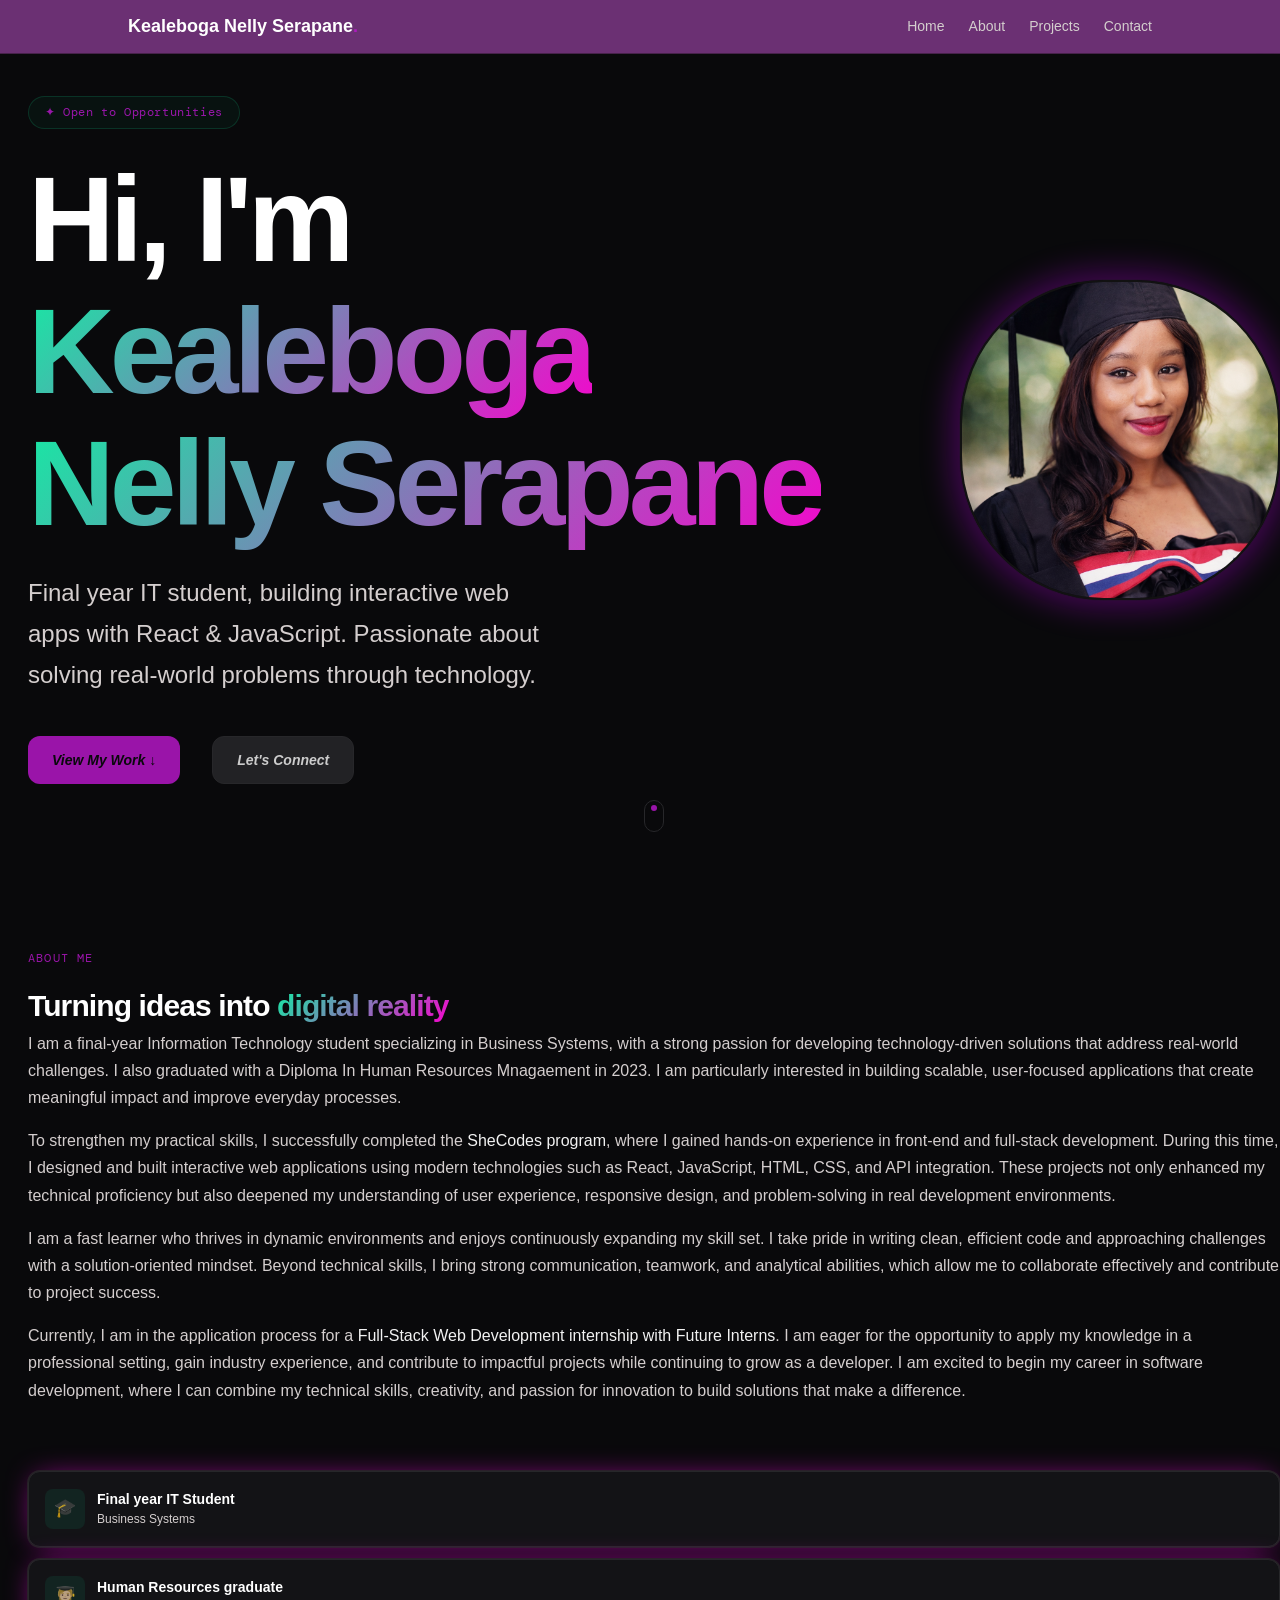
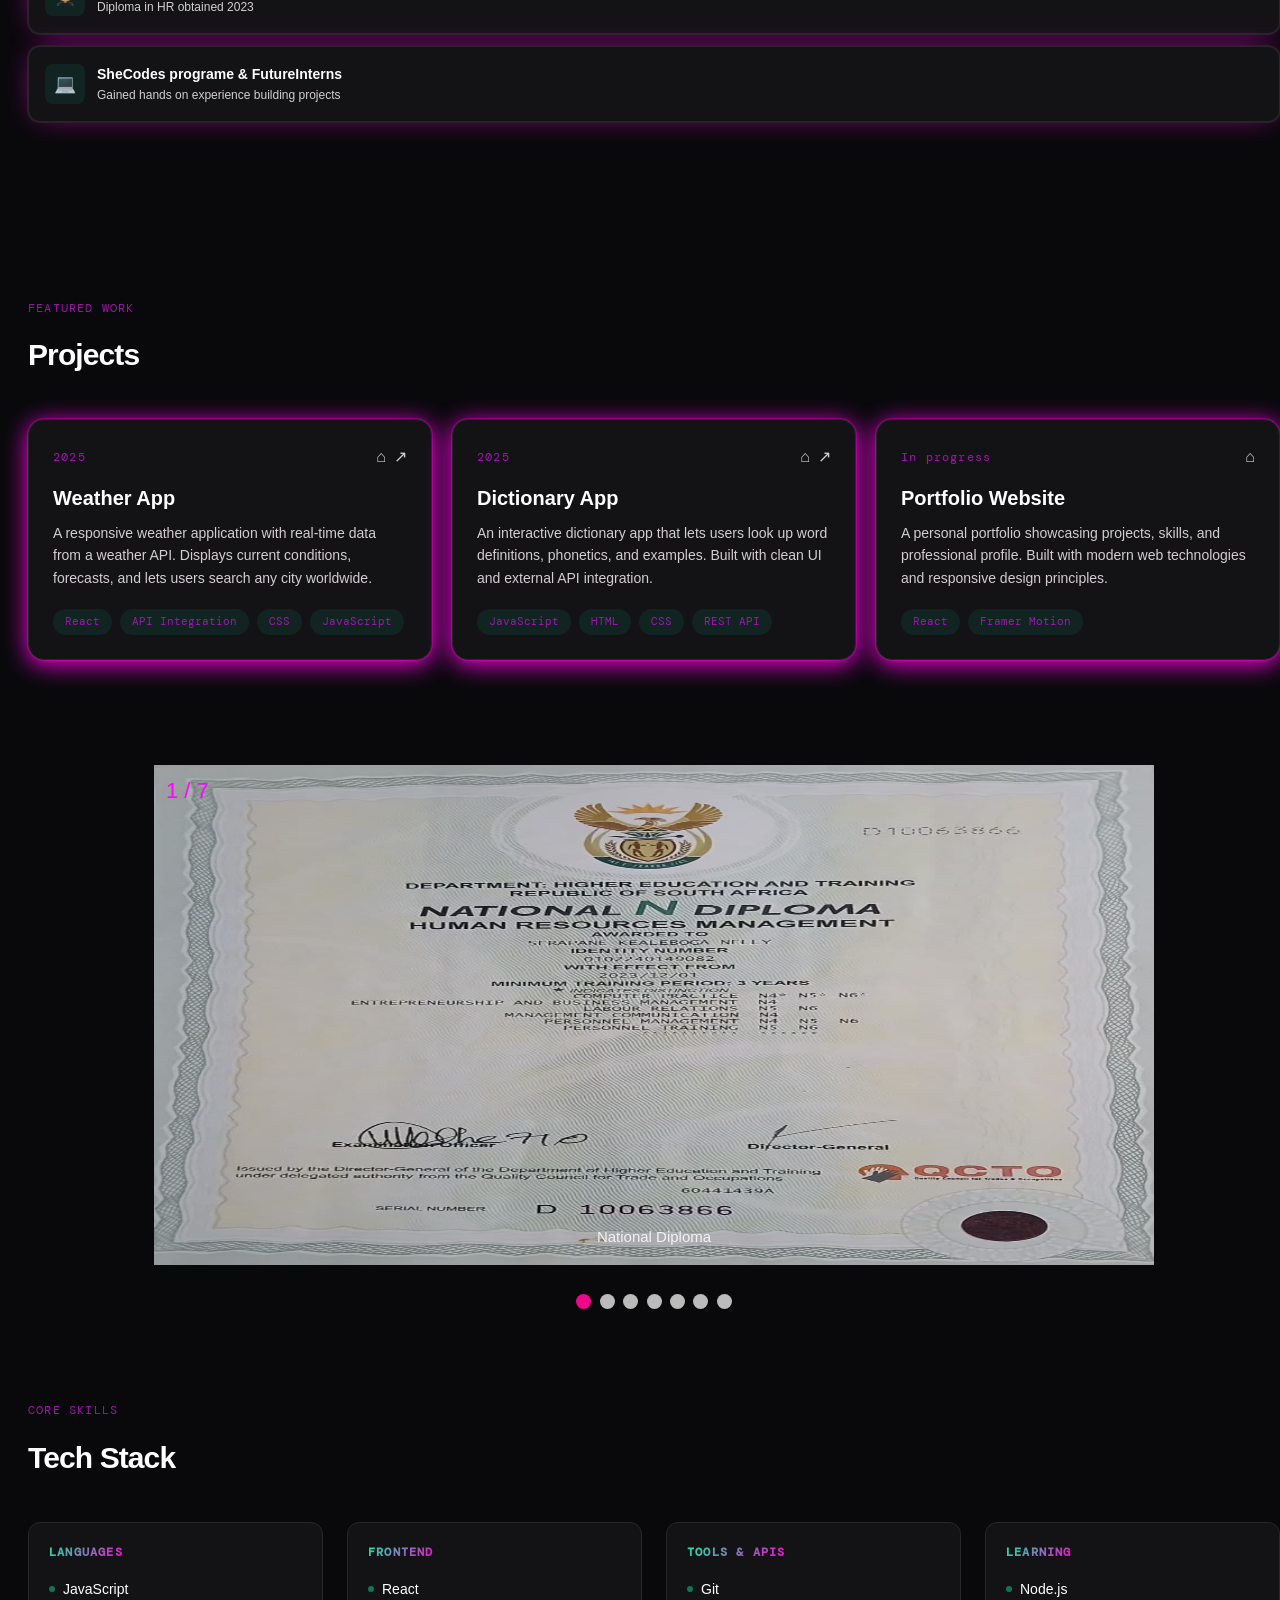
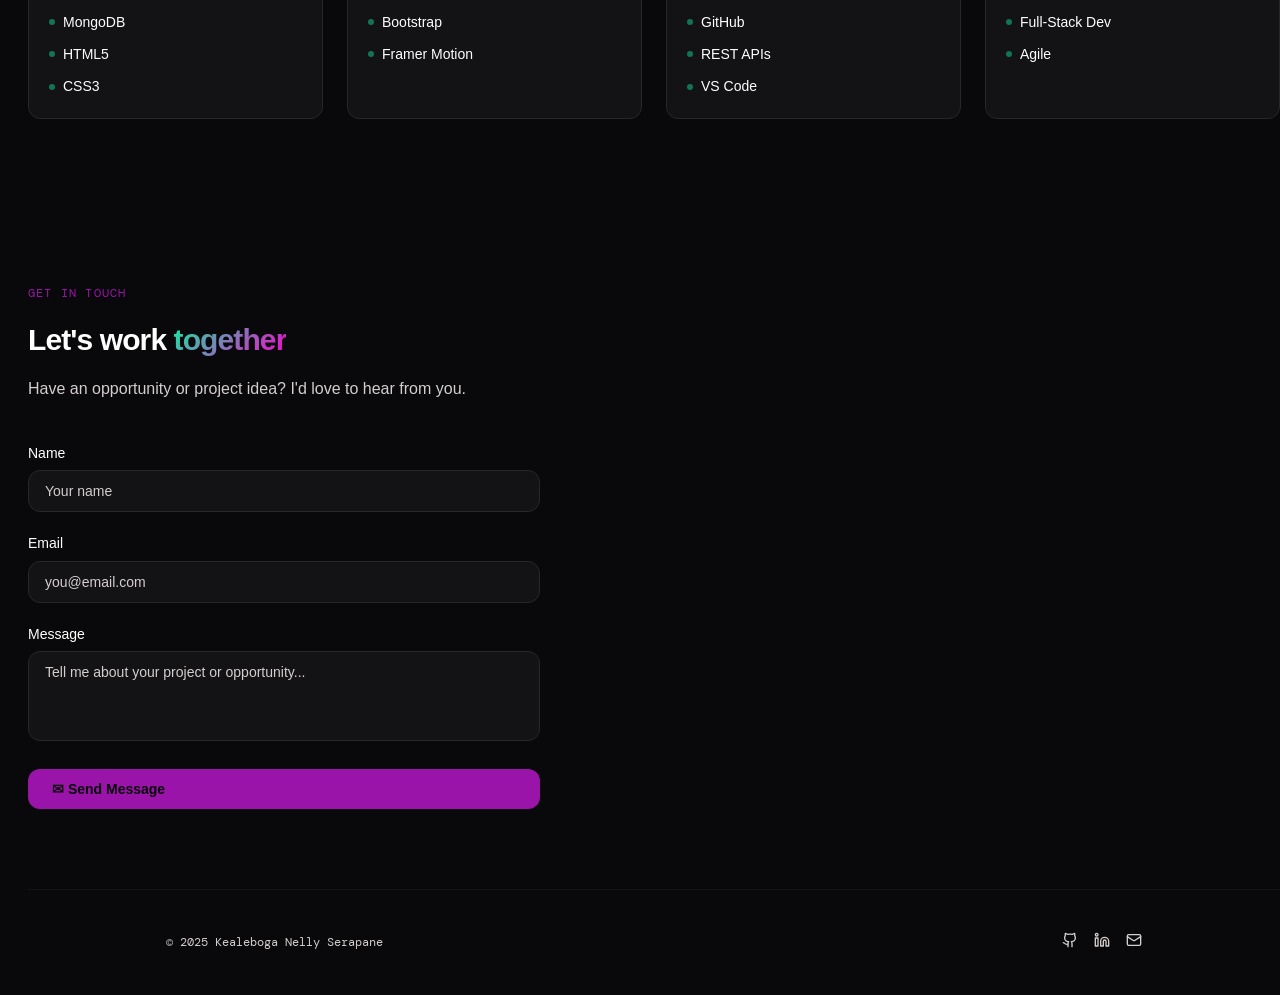
==== index.html @ 022fa6ec "Added" ====
<!doctype html>
<html lang="en">
  <head>
    <meta charset="UTF-8" />
    <meta name="viewport" content="width=device-width, initial-scale=1.0" />
    <title>Kealeboga Nelly Serapane — Developer Portfolio</title>
    <meta
      name="description"
      content="Kealeboga Nelly Serapane is a front-end developer and IT student from South Africa, building modern web apps with React and JavaScript."
    />
    <meta name="author" content="Kealeboga Nelly Serapane" />
    <meta
      property="og:title"
      content="Kealeboga Nelly Serapane — Developer Portfolio"
    />
    <meta
      property="og:description"
      content="Front-end developer and IT student from South Africa."
    />
    <meta property="og:type" content="website" />
    <link rel="preconnect" href="https://fonts.googleapis.com" />
    <link rel="preconnect" href="https://fonts.gstatic.com" crossorigin />
    <link
      href="https://fonts.googleapis.com/css2?family=Space+Grotesk:wght@300;400;500;600;700&family=DM+Mono:wght@300;400;500&display=swap"
      rel="stylesheet"
    />
    <link rel="stylesheet" href="style.css" />
  </head>
  <body>
    <!-- Nav -->
    <nav>
      <div class="container inner">
        <a href="#" class="logo">Kealeboga Nelly Serapane<span>.</span></a>
        <div class="links">
          <a href="#">Home</a>
          <a href="#about">About</a>
          <a href="#projects">Projects</a>
          
          <a href="#contact">Contact</a>
          
          
        </div>
      </div>
    </nav>

    <!-- Main -->
    
      <!-- Hero -->
      <section class="hero">
        <div class="hero-layout">
          <div class="heo-text">
        <div class="badge mono">✦ Open to Opportunities</div>

        <h1 class="h1">
          Hi, I'm <span class="text-gradient">Kealeboga</span></br>
          <span class="text-gradient">Nelly Serapane</span>
        </h1>

        <p class="subtitle">
          Final year IT student, building interactive web apps with React &
          JavaScript. Passionate about solving real-world
          problems through technology.
        </p>

        <div class="cta-group">
          <a href="#projects" class="btn-primary">View My Work ↓</a>
          <a href="#contact" class="btn-secondary">Let's Connect</a>
        </div>
        </div>
        
        <div class="profile">
          <div class="photo-frame glow-border">
            <img src="image/Nelly's graduation photo.png" alt="My profile picture" />
          </div>
        </div>

        <div class="scroll-indicator">
          <div class="scroll-dot"><span></span></div>
        </div>
      </section>

      <!-- About -->
      <section id="about" class="fade-in">
        <span class="section-label mono">About Me</span>
        <h2 class="section-title">
          Turning ideas into <span class="text-gradient">digital reality</span>
        </h2>

        <div>
          <div class="about-text">
            <p>I am a final-year Information Technology student specializing in Business Systems, with a strong passion for developing technology-driven solutions that address real-world challenges.
               I also graduated with a Diploma In Human Resources Mnagaement in 2023.
            I am particularly interested in building scalable, user-focused applications that create meaningful impact and improve everyday processes.</p>

            <p>To strengthen my practical skills, I successfully completed the <span class="highlight">SheCodes program</span>, where I gained hands-on experience in front-end and full-stack development. 
                During this time, I designed and built interactive web applications using modern technologies such as React, JavaScript, HTML, CSS, and API integration. 
                These projects not only enhanced my technical proficiency but also deepened my understanding of user experience, responsive design, and problem-solving in real development environments.</p>

            <p>I am a fast learner who thrives in dynamic environments and enjoys continuously expanding my skill set. I take pride in writing clean, efficient code and approaching challenges with a solution-oriented mindset. 
              Beyond technical skills, I bring strong communication, teamwork, and analytical abilities, which allow me to collaborate effectively and contribute to project success.</p>

            <p>Currently, I am in the application process for a <span class="highlight">Full-Stack Web Development internship with Future Interns</span>. I am eager for the opportunity to apply my knowledge in a professional setting, gain industry experience, and contribute to impactful projects while continuing to grow as a developer.
            I am excited to begin my career in software development, where I can combine my technical skills, creativity, and passion for innovation to build solutions that make a difference.</p>
            </br>
            </br>

            
          </div>
          <div>
            <div class="highlight-card glow-border">
              <div class="highlight-icon">🎓</div>
              <div>
                <div class="highlight-label">Final year IT Student</div>
                <div class="highlight-detail">Business Systems</div>
              </div>
            </div>
            <div class="highlight-card glow-border">
              <div class="highlight-icon">🧑🏼‍🎓</div>
              <div>
                <div class="highlight-label">Human Resources graduate</div>
                <div class="highlight-detail">Diploma in HR obtained 2023</div>
              </div>
            </div>
            <div class="highlight-card glow-border">
              <div class="highlight-icon">💻</div>
              <div>
                <div class="highlight-label">SheCodes programe & FutureInterns</div>
                <div class="highlight-detail">
                  Gained hands on experience building projects
                </div>
              </div>
            </div>
          </div>
        </div>
      </section>

      <!-- Projects -->
      <section id="projects" class="fade-in">
        <span class="section-label mono">Featured Work</span>
        <h2 class="section-title">Projects</h2>

        <div class="projects-grid">
          <!-- Project 1 -->
          <div class="project-card shadow-card">
            <div class="accent-line"></div>
            <div class="project-header">
              <span class="project-year mono">2025</span>
              <div class="project-links">
                <a
                  href="https://github.com/kea-nelly/final-project"
                  target="_blank"
                  rel="noopener noreferrer"
                  title="GitHub"
                  >⌂</a
                >
                <a
                  href="https://shecodeplus-finalproject.netlify.app/"
                  target="_blank"
                  rel="noopener noreferrer"
                  title="Live"
                  >↗</a
                >
              </div>
            </div>
            <h3>Weather App</h3>
            <p class="desc">
              A responsive weather application with real-time data from a
              weather API. Displays current conditions, forecasts, and lets
              users search any city worldwide.
            </p>
            <div class="tags">
              <span class="tag mono">React</span>
              <span class="tag mono">API Integration</span>
              <span class="tag mono">CSS</span>
              <span class="tag mono">JavaScript</span>
            </div>
          </div>

          <!-- Project 2 -->
          <div class="project-card shadow-card">
            <div class="accent-line"></div>
            <div class="project-header">
              <span class="project-year mono">2025</span>
              <div class="project-links">
                <a
                  href="https://github.com/kea-nelly/Dictionary_App"
                  target="_blank"
                  rel="noopener noreferrer"
                  title="GitHub"
                  >⌂</a
                >
                <a
                  href="https://kndictionaryapp.netlify.app/"
                  target="_blank"
                  rel="noopener noreferrer"
                  title="Live"
                  >↗</a
                >
              </div>
            </div>
            <h3>Dictionary App</h3>
            <p class="desc">
              An interactive dictionary app that lets users look up word
              definitions, phonetics, and examples. Built with clean UI and
              external API integration.
            </p>
            <div class="tags">
              <span class="tag mono">JavaScript</span>
              <span class="tag mono">HTML</span>
              <span class="tag mono">CSS</span>
              <span class="tag mono">REST API</span>
            </div>
          </div>

          <!-- Project 3 -->
          <div class="project-card shadow-card">
            <div class="accent-line"></div>
            <div class="project-header">
              <span class="project-year mono">In progress</span>
              <div class="project-links">
                <a
                  href="https://github.com/kea-nelly/FUTURE_FS_01"
                  target="_blank"
                  rel="noopener noreferrer"
                  title="GitHub"
                  >⌂</a
                >
              </div>
            </div>
            <h3>Portfolio Website</h3>
            <p class="desc">
              A personal portfolio showcasing projects, skills, and professional
              profile. Built with modern web technologies and responsive design
              principles.
            </p>
            <div class="tags">
              <span class="tag mono">React</span>

              <span class="tag mono">Framer Motion</span>
            </div>
          </div>
        </div>
      </section>
      <br/>

      <div class="slideshow-container">
<div class="mySlides fade">
  <div class="numbertext">1 / 7</div>
  <img src="image/certificate/National Diploma.jpeg" style="width:100%" >
  <div class="text">National Diploma</div>
</div>
<div class="mySlides fade">
  <div class="numbertext">2 / 7</div>
  <img src="image/certificate/Advanced web development.png" width:100%>
  
</div>

<div class="mySlides fade">
  <div class="numbertext">3 / 7</div>
  <img src="image/certificate/Introduction to AI.png" style="width:100%">
  
</div>

<div class="mySlides fade">
  <div class="numbertext">4 / 7</div>
  <img src="image/certificate/Introduction to coding.png" style="width:100%">
  
</div>

<div class="mySlides fade">
  <div class="numbertext">5 / 7</div>
  <img src="image/certificate/React Development.png" style="width:100%">
  
</div>

<div class="mySlides fade">
  <div class="numbertext">6 / 7</div>
  <img src="image/certificate/Responsive Web Development.png" style="width:100%">
  
</div>

<div class="mySlides fade">
  <div class="numbertext">7 / 7</div>
  <img src="image/certificate/Web Development.png" style="width:100%">
  
</div>

</div>
<br>

<div style="text-align:center">
  <span class="dot"></span> 
  <span class="dot"></span> 
  <span class="dot"></span> 
  <span class="dot"></span> 
  <span class="dot"></span> 
  <span class="dot"></span> 
  <span class="dot"></span> 


</div>

      <!-- Tech Stack -->
      <section class="fade-in">
        <span class="section-label mono">Core Skills</span>
        <h2 class="section-title">Tech Stack</h2>

        <div class="tech-grid">
          <div class="tech-category">
            <h3 class="mono"><span class="text-gradient">Languages</span></h3>
            <ul>
              <li>JavaScript</li>
              <li>MongoDB</li>
              <li>HTML5</li>
              <li>CSS3</li>
            </ul>
          </div>
          <div class="tech-category">
            <h3 class="mono"><span class="text-gradient">Frontend</span></h3>
            <ul>
              <li>React</li>
              <li>Bootstrap</li>
              <li>Framer Motion</li>
            </ul>
          </div>
          <div class="tech-category">
            <h3 class="mono"><span class="text-gradient">Tools &amp; APIs</span></h3>
            <ul>
              <li>Git</li>
              <li>GitHub</li>
              <li>REST APIs</li>
              <li>VS Code</li>
            </ul>
          </div>
          <div class="tech-category">
            <h3 class="mono"><span class="text-gradient">Learning</span></h3>
            <ul>
              <li>Node.js</li>
              <li>Full-Stack Dev</li>
              <li>Agile</li>
            </ul>
          </div>
        </div>
      </section>

      <!-- Contact -->
      <section id="contact" class="fade-in">
        <span class="section-label mono">Get in Touch</span>
        <h2 class="section-title">
          Let's work <span class="text-gradient">together</span>
        </h2>
        <p class="contact-subtitle">
          Have an opportunity or project idea? I'd love to hear from you.
        </p>

        <form class="contact-form" id="contactForm">
          <div>
            <label for="name">Name</label>
            <input
              id="name"
              type="text"
              required
              maxlength="100"
              placeholder="Your name"
            />
          </div>
          <div>
            <label for="email">Email</label>
            <input
              id="email"
              type="email"
              required
              maxlength="255"
              placeholder="you@email.com"
            />
          </div>
          <div>
            <label for="message">Message</label>
            <textarea
              id="message"
              required
              maxlength="1000"
              rows="4"
              placeholder="Tell me about your project or opportunity..."
            ></textarea>
          </div>
          <button type="submit" class="btn-primary">✉ Send Message</button>
        </form>

        <div class="success-box" id="successBox">
          <div style="font-size: 2rem">✦</div>
          <h2>Message Sent! 🎉</h2>
          <p>Thank you for reaching out. I'll get back to you shortly.</p>
          <a
            href="https://linkedin.com/in/kealeboga-serapane"
            target="_blank"
            rel="noopener noreferrer"
            class="btn-primary"
            >Connect on LinkedIn</a
          >
        </div>
      </section>
    </main>

    <!-- Footer -->
    <footer>
      <div class="container footer-inner">
        <span class="footer-copy mono">© 2025 Kealeboga Nelly Serapane</span>
        <div class="footer-links">
          <a
            href="https://github.com/kea-nelly"
            target="_blank"
            rel="noopener noreferrer"
            title="GitHub"
          >
            <svg
              xmlns="http://www.w3.org/2000/svg"
              width="16"
              height="16"
              viewBox="0 0 24 24"
              fill="none"
              stroke="currentColor"
              stroke-width="2"
              stroke-linecap="round"
              stroke-linejoin="round"
            >
              <path
                d="M15 22v-4a4.8 4.8 0 0 0-1-3.5c3 0 6-2 6-5.5.08-1.25-.27-2.48-1-3.5.28-1.15.28-2.35 0-3.5 0 0-1 0-3 1.5-2.64-.5-5.36-.5-8 0C6 2 5 2 5 2c-.3 1.15-.3 2.35 0 3.5A5.4 5.4 0 0 0 4 9c0 3.5 3 5.5 6 5.5-.39.49-.68 1.05-.85 1.65-.17.6-.22 1.23-.15 1.85v4"
              />
              <path d="M9 18c-4.51 2-5-2-7-2" />
            </svg>
          </a>
          <a
            href="https://linkedin.com/in/kealeboga-serapane"
            target="_blank"
            rel="noopener noreferrer"
            title="LinkedIn"
          >
            <svg
              xmlns="http://www.w3.org/2000/svg"
              width="16"
              height="16"
              viewBox="0 0 24 24"
              fill="none"
              stroke="currentColor"
              stroke-width="2"
              stroke-linecap="round"
              stroke-linejoin="round"
            >
              <path
                d="M16 8a6 6 0 0 1 6 6v7h-4v-7a2 2 0 0 0-2-2 2 2 0 0 0-2 2v7h-4v-7a6 6 0 0 1 6-6z"
              />
              <rect width="4" height="12" x="2" y="9" />
              <circle cx="4" cy="4" r="2" />
            </svg>
          </a>
          <a href="mailto:kealeboga.serapane24@gmail.com" title="Email">
            <svg
              xmlns="http://www.w3.org/2000/svg"
              width="16"
              height="16"
              viewBox="0 0 24 24"
              fill="none"
              stroke="currentColor"
              stroke-width="2"
              stroke-linecap="round"
              stroke-linejoin="round"
            >
              <rect width="20" height="16" x="2" y="4" rx="2" />
              <path d="m22 7-8.97 5.7a1.94 1.94 0 0 1-2.06 0L2 7" />
            </svg>
          </a>
        </div>
      </div>
    </footer>
    <script src="script.js"></script>
  </body>
</html>
---- style.css ----
/* ── Reset & Base ── */
*,
*::before,
*::after {
  box-sizing: border-box;
  margin: 0;
  padding: 0;
  border: 0;
}

:root {
  --bg: hsl(240 10% 3.9%);
  --fg: hsl(0 0% 95%);
  --hover: hsl(310, 92%, 48%);
  --card: hsl(240 6% 8%);
  --primary: hsla(294, 80%, 45%, 0.807);
  --primary-fg: hsl(240 10% 3.9%);
  --secondary: hsl(240 5% 14%);
  --secondary-fg: hsl(0 0% 80%);
  --muted: hsl(0, 6%, 82%);
  --accent: hsl(280 80% 60%);
  --border: hsl(240 4% 16%);
  --radius: 1rem;
}

::selection {
  background: hsla(315, 91%, 38%, 0.3);
  color: #fff;
}

body {
  font-family: "Space Grotesk", system-ui, sans-serif;
  background: var(--bg);
  color: white;
  -webkit-font-smoothing: antialiased;
  line-height: 1.6;
  scroll-behavior: smooth;
  margin-left: 18px;
  padding-left: 10px;
}

a {
  color: inherit;
  text-decoration: none;
}

/* ── Utilities ── */
.mono {
  font-family: "DM Mono", monospace;
}

.text-gradient {
  background: linear-gradient(135deg, hsl(160 84% 50%), hsl(310, 95%, 49%));
  -webkit-background-clip: text;
  -webkit-text-fill-color: transparent;
  background-clip: text;
}

.glow-border {
  box-shadow:
    0 0 0 1px hsla(300, 5%, 15%, 0.862),
    0 0 30px -10px hsla(304, 92%, 46%, 0.927);
}
.h1 {
  font-weight: 150px;
}
.shadow-card {
  box-shadow:
    0 0 0 1px hsla(311, 100%, 50%, 0.315),
    0 4px 24px hsla(305, 100%, 50%, 0.999);
}

.container {
  max-width: 1024px;
  margin: 0 auto;
  padding: 0 1.5rem;
}

/* ── Nav ── */
nav {
  position: fixed;
  top: 0;
  left: 0;
  right: 0;
  z-index: 50;
  backdrop-filter: blur(16px);
  background: hsla(294, 44%, 51%, 0.6);
  border-bottom: 1px solid hsla(0, 0%, 5%, 0.4);
}
nav .inner {
  display: flex;
  align-items: center;
  justify-content: space-between;
  padding: 0.75rem 0;
}
nav .logo {
  font-weight: 700;
  font-size: 1.125rem;
}
nav .logo span {
  color: var(--primary);
}
nav .links {
  display: flex;
  gap: 1.5rem;
}
nav .links a {
  font-size: 0.875rem;
  color: var(--muted);
  transition: color 0.2s;
}
nav .links a:hover {
  color: var(--hover);
}

/* ── Sections ── */
section {
  padding: 5rem 0;
}
.section-label {
  font-size: 0.75rem;
  text-transform: uppercase;
  letter-spacing: 0.1em;
  color: var(--primary);
}
.section-title {
  margin-top: 0.75rem;
  font-size: 1.875rem;
  font-weight: 700;
  letter-spacing: -0.03em;
}

/* ── Hero ── */
.hero {
  position: relative;
  min-height: 90vh;
  display: flex;
  flex-direction: column;
  justify-content: center;
  padding-top: 6rem;
}

.hero .orb {
  position: absolute;
  border-radius: 50%;
  filter: blur(48px);
  pointer-events: none;
  animation: float 6s ease-in-out infinite;
}
.hero .orb-1 {
  width: 18rem;
  height: 18rem;
  top: -5rem;
  right: -5rem;
  background: hsl(160 84% 39% / 0.1);
}
.hero .orb-2 {
  width: 15rem;
  height: 15rem;
  bottom: -5rem;
  left: -5rem;
  background: hsl(280 80% 60% / 0.1);
  animation-delay: 3s;
}
@keyframes float {
  0%,
  100% {
    transform: translateY(0);
  }
  50% {
    transform: translateY(-20px);
  }
}

.hero .badge {
  display: inline-flex;
  align-items: center;
  gap: 0.5rem;
  border: 1px solid hsl(160 84% 39% / 0.2);
  background: hsl(160 84% 39% / 0.05);
  border-radius: 9999px;
  padding: 0.375rem 1rem;
  font-size: 0.75rem;
  letter-spacing: 0.05em;
  color: var(--primary);
  margin-bottom: 1.5rem;
}
.hero h1 {
  font-weight: 900;
  line-height: 1.1;
  letter-spacing: -0.04em;
  text-wrap: balance;
  font-size: 120px;
}
.hero .subtitle {
  margin-top: 1.5rem;
  max-width: 32rem;
  font-size: 1.125rem;
  color: var(--muted);
  line-height: 1.7;
  font-size: 24px;
}
.hero .cta-group {
  margin-top: 2.5rem;
  display: flex;
  flex-wrap: wrap;
  gap: 2rem;
  font-style: italic;
  font-size: 25px;
}
.btn-primary {
  display: inline-flex;
  align-items: center;
  gap: 0.5rem;
  background: var(--primary);
  color: var(--primary-fg);
  padding: 0.75rem 1.5rem;
  border-radius: 0.75rem;
  font-size: 0.875rem;
  font-weight: 600;
  transition:
    transform 0.2s,
    box-shadow 0.2s;
  cursor: pointer;
}
.btn-primary:hover {
  transform: scale(1.04);
  box-shadow: 0 0 50px hsla(282, 99%, 43%, 0.951);
}
.btn-secondary {
  display: inline-flex;
  align-items: center;
  background: var(--secondary);
  color: var(--secondary-fg);
  padding: 0.75rem 1.5rem;
  border-radius: 0.75rem;
  font-size: 0.875rem;
  font-weight: 600;
  border: 1px solid var(--border);
  transition: transform 0.2s;
  cursor: pointer;
}
.btn-secondary:hover {
  transform: scale(1.04);
}
.hero-layout {
  display: flex;
  flex-direction: column-reverse;
  gap: 2.5rem;
}
@media (min-width: 768px) {
  .hero-layout {
    flex-direction: row;
    align-items: center;
    gap: 4rem;
  }
}
.hero-text {
  flex: 1;
}
.hero-photo {
  flex-shrink: 0;
}
.photo-frame {
  width: 14rem;
  height: 14rem;
  border-radius: 9rem;
  overflow: hidden;
  border: 2px solid hsla(0, 0%, 8%, 0.897);
  box-shadow:
    0 0 0 1px hsla(180, 4%, 10%, 0.237),
    0 0 30px 10px hsla(288, 98%, 49%, 0.285);
}
@media (min-width: 640px) {
  .photo-frame {
    width: 18rem;
    height: 18rem;
  }
}
@media (min-width: 1024px) {
  .photo-frame {
    width: 20rem;
    height: 20rem;
  }
}
.photo-frame img {
  width: 100%;
  height: 100%;
  object-fit: cover;
}

/* Scroll indicator */
.scroll-indicator {
  position: absolute;
  bottom: 2rem;
  left: 50%;
  transform: translateX(-50%);
}
.scroll-dot {
  width: 1.25rem;
  height: 2rem;
  border: 1px solid var(--border);
  border-radius: 9999px;
  display: flex;
  align-items: flex-start;
  justify-content: center;
  padding-top: 0.25rem;
}
.scroll-dot span {
  width: 0.375rem;
  height: 0.375rem;
  background: var(--primary);
  border-radius: 50%;
  animation: pulse-glow 0.8s ease-in-out infinite;
}
@keyframes pulse-glow {
  0%,
  100% {
    opacity: 1;
    box-shadow: 0 0 8px hsl(160 84% 39% / 0.6);
  }
  50% {
    opacity: 0.5;
    box-shadow: 0 0 2px hsl(160 84% 39% / 0.2);
  }
}

/* ── About ── */
.about-grid {
  margin-top: 2.5rem;
  display: grid;
  gap: 2rem;
}
@media (min-width: 1024px) {
  .about-grid {
    grid-template-columns: 3fr 2fr;
  }
}
.about-text p {
  color: var(--muted);
  margin-bottom: 1rem;
  font-size: 1rem;
  line-height: 1.7;
}
.about-text span.highlight {
  color: var(--fg);
  font-weight: 500;
}
.highlight-card {
  display: flex;
  align-items: center;
  gap: 0.75rem;
  padding: 1rem;
  border: 1px solid var(--border);
  background: var(--card);
  border-radius: 0.75rem;
  margin-bottom: 0.75rem;
}
.highlight-icon {
  width: 2.5rem;
  height: 2.5rem;
  display: flex;
  align-items: center;
  justify-content: center;
  background: hsl(160 84% 39% / 0.1);
  border-radius: 0.5rem;
  color: var(--primary);
  font-size: 1.125rem;
}
.highlight-label {
  font-size: 0.875rem;
  font-weight: 600;
}
.highlight-detail {
  font-size: 0.75rem;
  color: var(--muted);
}

/* ── Projects ── */
.projects-grid {
  margin-top: 2.5rem;
  display: grid;
  gap: 1.25rem;
}
@media (min-width: 640px) {
  .projects-grid {
    grid-template-columns: repeat(2, 1fr);
  }
}
@media (min-width: 1024px) {
  .projects-grid {
    grid-template-columns: repeat(3, 1fr);
  }
}

.project-card {
  position: relative;
  overflow: hidden;
  border: 1px solid var(--border);
  background: var(--card);
  border-radius: 1rem;
  padding: 1.5rem;
  transition:
    transform 0.3s,
    box-shadow 0.3s;
}
.project-card:hover {
  transform: translateY(-6px);
  box-shadow:
    0 0 0 1px hsl(160 84% 39% / 0.3),
    0 20px 40px hsl(0 0% 0% / 0.5);
}
.project-card .accent-line {
  position: absolute;
  top: 0;
  left: 0;
  right: 0;
  height: 1px;
  background: linear-gradient(
    to right,
    transparent,
    hsl(160 84% 39% / 0.5),
    transparent
  );
  opacity: 0;
  transition: opacity 0.3s;
}
.project-card:hover .accent-line {
  opacity: 1;
}
.project-header {
  display: flex;
  justify-content: space-between;
  align-items: center;
}
.project-year {
  font-size: 0.75rem;
  letter-spacing: 0.1em;
  color: var(--primary);
  font-variant-numeric: tabular-nums;
}
.project-links {
  display: flex;
  gap: 0.5rem;
}
.project-links a {
  color: var(--muted);
  transition: color 0.2s;
}
.project-links a:hover {
  color: var(--primary);
}
.project-card h3 {
  margin-top: 0.75rem;
  font-size: 1.25rem;
  font-weight: 700;
}
.project-card .desc {
  margin-top: 0.5rem;
  font-size: 0.875rem;
  color: var(--muted);
  line-height: 1.6;
}
.tags {
  margin-top: 1.25rem;
  display: flex;
  flex-wrap: wrap;
  gap: 0.5rem;
}
.tag {
  background: hsl(160 84% 39% / 0.1);
  color: var(--primary);
  padding: 0.25rem 0.75rem;
  border-radius: 9999px;
  font-size: 0.6875rem;
}
/* - Slideshow - */
* {
  box-sizing: border-box;
}
body {
  font-family: Verdana, sans-serif;
}
.mySlides {
  display: none;
}
img {
  vertical-align: middle;
  height: 500px;
}

/* Slideshow container */
.slideshow-container {
  max-width: 1000px;
  position: relative;
  margin: auto;
}

/* Caption text */
.text {
  color: #f2f2f2;
  font-size: 15px;
  padding: 8px 12px;
  position: absolute;
  bottom: 8px;
  width: 100%;
  text-align: center;
}

/* Number text (1/3 etc) */
.numbertext {
  color: #ff05fb;
  font-size: 22px;
  padding: 8px 12px;
  position: absolute;
  top: 0;
}

/* The dots/bullets/indicators */
.dot {
  height: 15px;
  width: 15px;
  margin: 0 2px;
  background-color: #bbb;
  border-radius: 50%;
  display: inline-block;
  transition: background-color 0.6s ease;
}

.active {
  background-color: #f0078b;
}

/* Fading animation */
.fade {
  animation-name: fade;
  animation-duration: 1.5s;
}

@keyframes fade {
  from {
    opacity: 0.4;
  }
  to {
    opacity: 1;
  }
}

/* On smaller screens, decrease text size */
@media only screen and (max-width: 300px) {
  .text {
    font-size: 11px;
  }
}

/* ── Tech Stack ── */
.tech-grid {
  margin-top: 2.5rem;
  display: grid;
  gap: 1.5rem;
  grid-template-columns: repeat(2, 1fr);
}
@media (min-width: 1024px) {
  .tech-grid {
    grid-template-columns: repeat(4, 1fr);
  }
}
.tech-category {
  border: 1px solid var(--border);
  background: var(--card);
  border-radius: 0.75rem;
  padding: 1.25rem;
}
.tech-category h3 {
  font-size: 0.75rem;
  text-transform: uppercase;
  letter-spacing: 0.1em;
  color: var(--primary);
}
.tech-category ul {
  list-style: none;
  margin-top: 1rem;
  display: flex;
  flex-direction: column;
  gap: 0.625rem;
}
.tech-category li {
  display: flex;
  align-items: center;
  gap: 0.5rem;
  font-size: 0.875rem;
}
.tech-category li::before {
  content: "";
  width: 0.375rem;
  height: 0.375rem;
  background: hsl(160 84% 39% / 0.6);
  border-radius: 50%;
  flex-shrink: 0;
}

/* ── Contact ── */
.contact-form {
  margin-top: 2.5rem;
  max-width: 32rem;
  display: flex;
  flex-direction: column;
  gap: 1.25rem;
}
.contact-form label {
  display: block;
  font-size: 0.875rem;
  font-weight: 500;
  margin-bottom: 0.375rem;
}
.contact-form input,
.contact-form textarea {
  width: 100%;
  background: var(--card);
  border: 1px solid var(--border);
  border-radius: 0.75rem;
  padding: 0.75rem 1rem;
  font-size: 0.875rem;
  color: var(--fg);
  font-family: inherit;
  outline: none;
  transition:
    box-shadow 0.2s,
    border-color 0.2s;
}
.contact-form input:focus,
.contact-form textarea:focus {
  box-shadow: 0 0 0 3px hsl(160 84% 39% / 0.15);
  border-color: hsl(160 84% 39% / 0.4);
}
.contact-form input::placeholder,
.contact-form textarea::placeholder {
  color: var(--muted);
}
.contact-form textarea {
  resize: none;
}
.contact-subtitle {
  margin-top: 0.75rem;
  color: var(--muted);
}

/* Success state */
.success-box {
  display: none;
  text-align: center;
  padding: 2.5rem;
  border: 1px solid hsl(160 84% 39% / 0.2);
  background: var(--card);
  border-radius: 1rem;
}
.success-box h2 {
  margin-top: 1rem;
  font-size: 1.5rem;
  font-weight: 700;
}
.success-box p {
  margin-top: 0.5rem;
  color: var(--muted);
}
.success-box .btn-primary {
  margin-top: 1.5rem;
}

/* ── Footer ── */
footer {
  border-top: 1px solid hsl(240 4% 16% / 0.4);
  padding: 2.5rem 0;
}
.footer-inner {
  display: flex;
  flex-direction: column;
  align-items: center;
  gap: 1rem;
}
@media (min-width: 640px) {
  .footer-inner {
    flex-direction: row;
    justify-content: space-between;
  }
}
.footer-copy {
  font-size: 0.75rem;
  color: var(--muted);
}
.footer-links {
  display: flex;
  gap: 1rem;
}
.footer-links a {
  color: var(--muted);
  transition: color 0.2s;
}
.footer-links a:hover {
  color: var(--primary);
}

/* ── SVG Icons (inline) ── */
.icon {
  width: 1em;
  height: 1em;
  display: inline-block;
  vertical-align: -0.125em;
}

/* ── Fade-in animation ── */
.fade-in {
  opacity: 0;
  transform: translateY(20px);
  transition:
    opacity 0.5s ease,
    transform 0.5s ease;
}
.fade-in.visible {
  opacity: 1;
  transform: translateY(0);
}
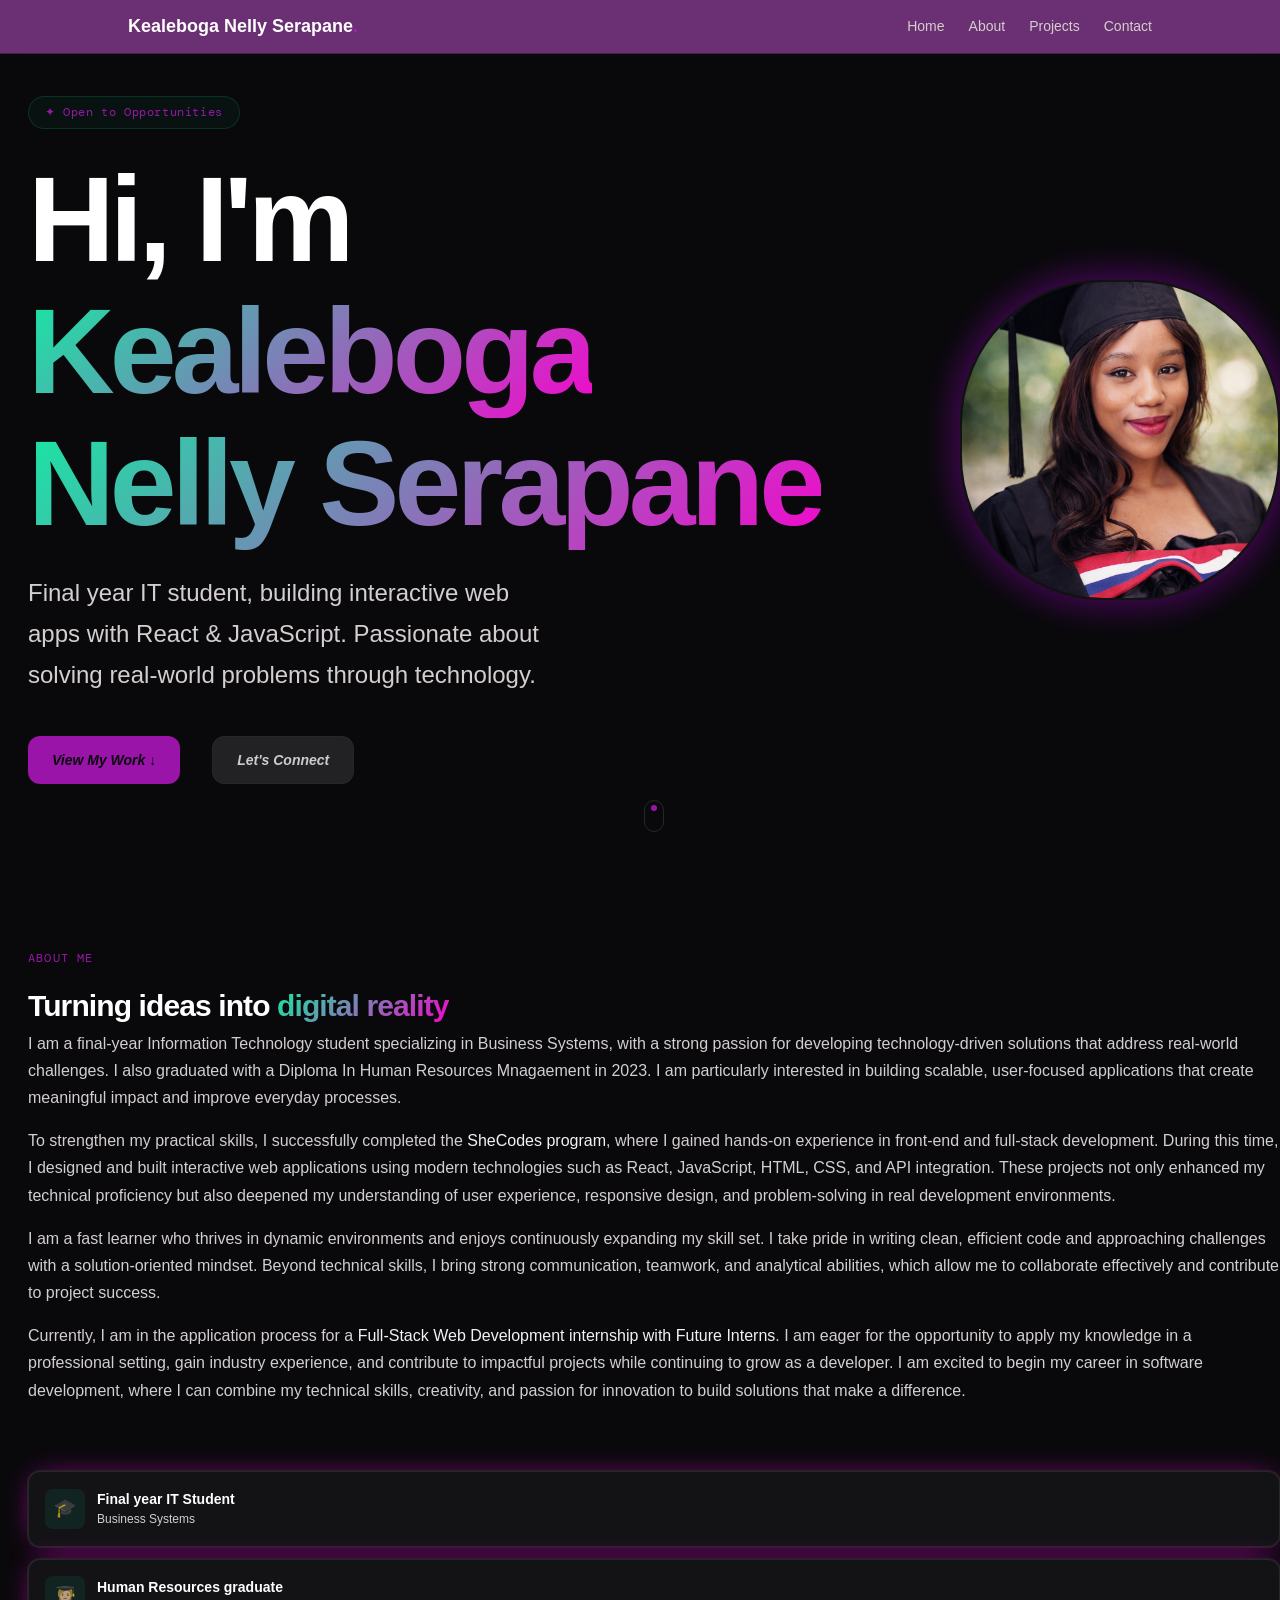
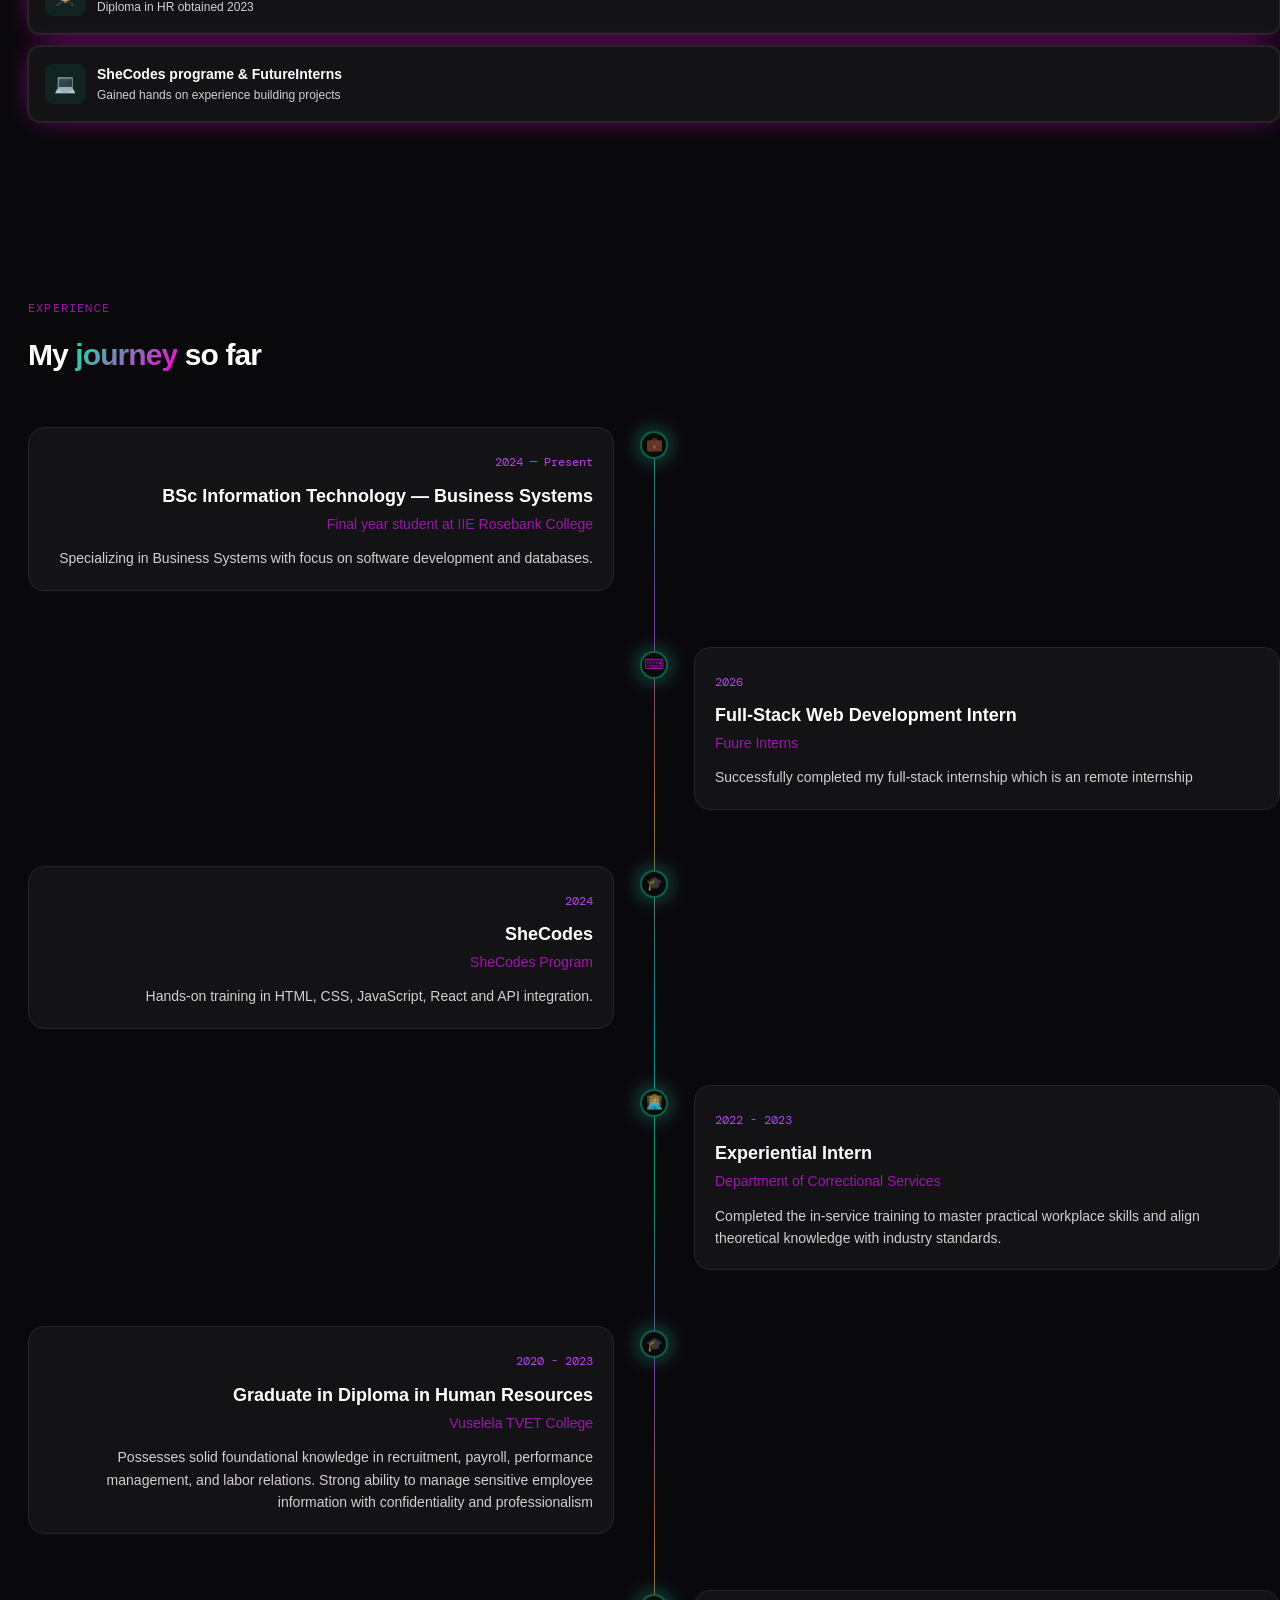
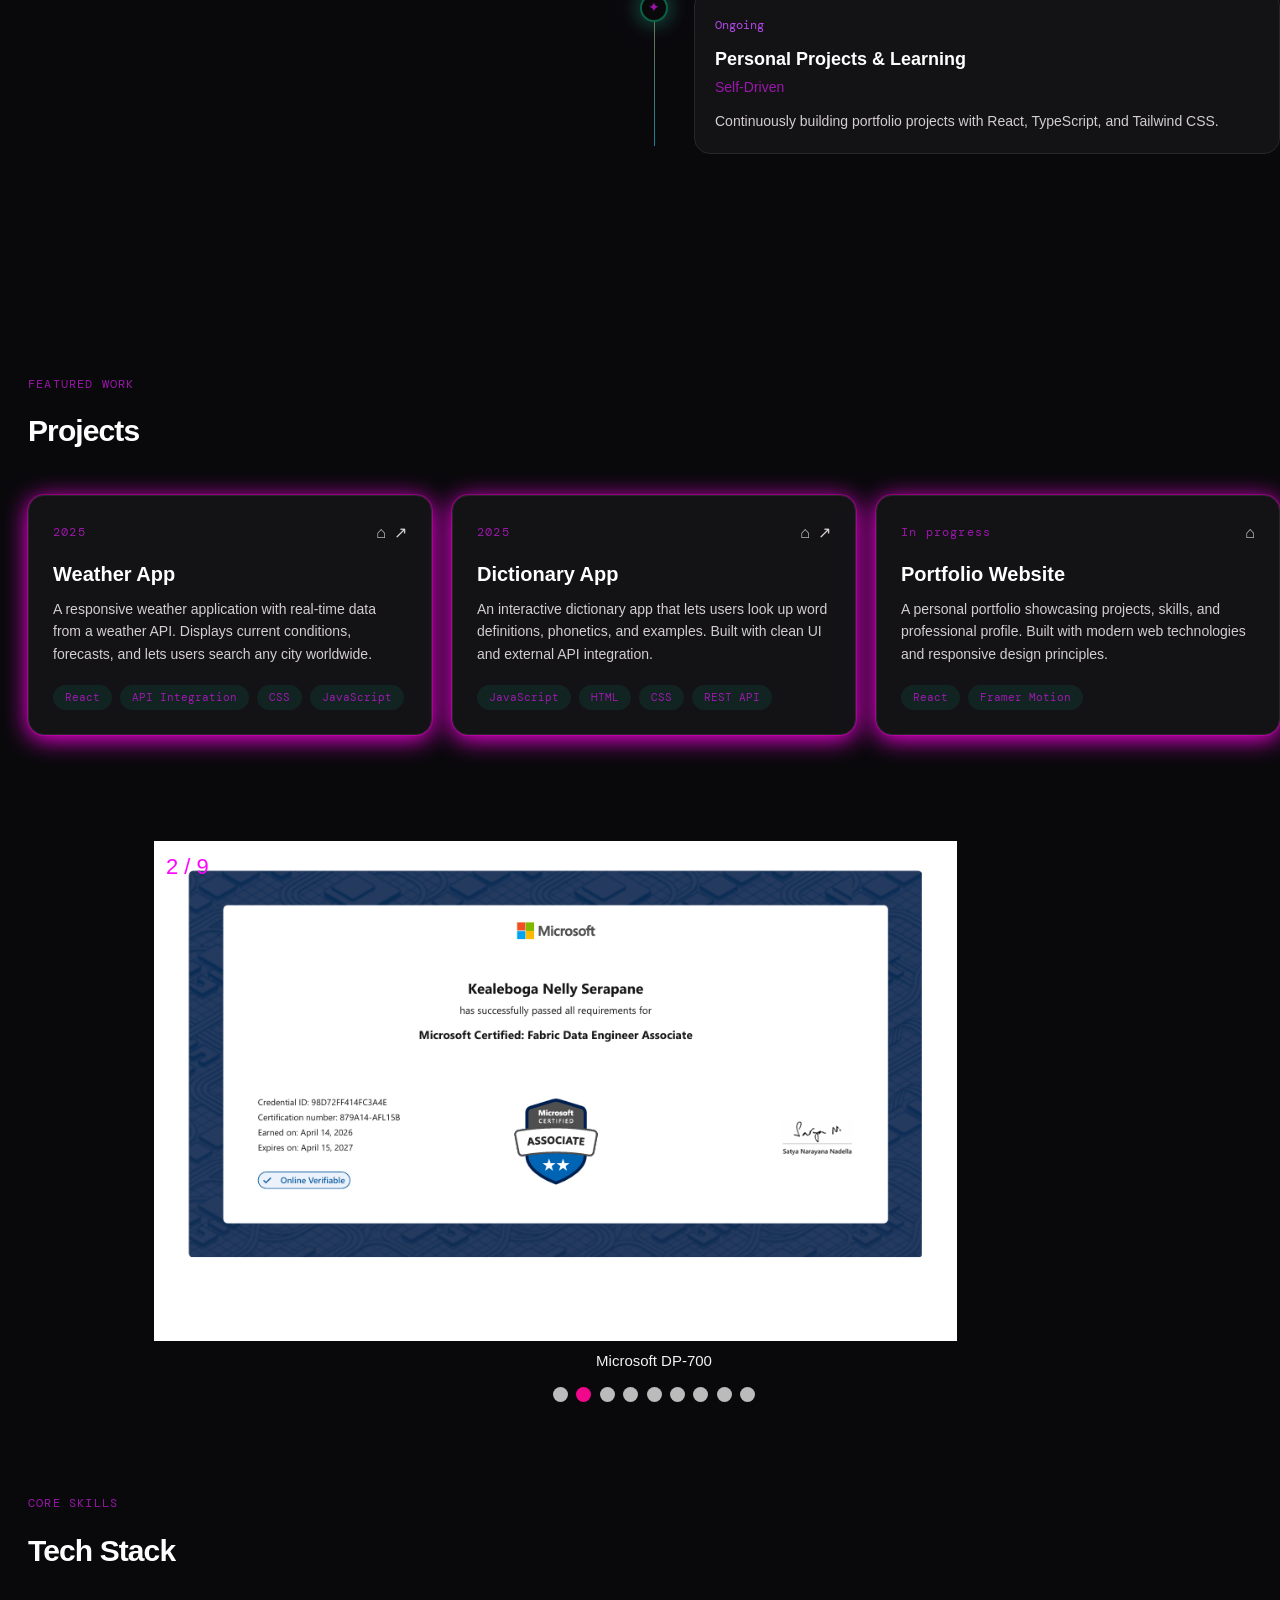
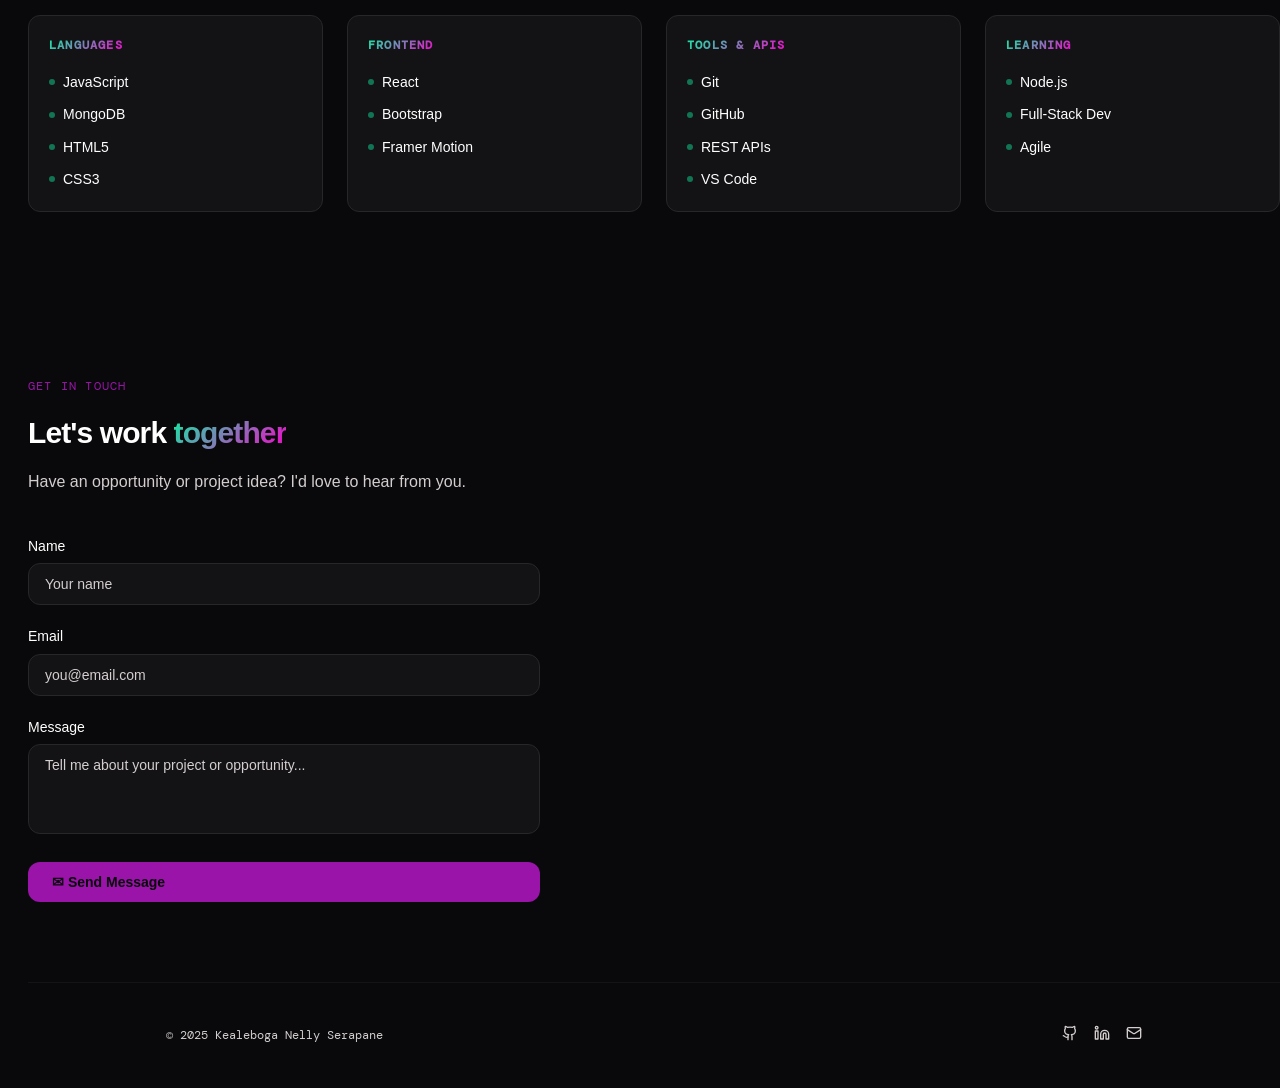
==== commit a16b7ed6: "Update the certificates slideshow" ====
--- a/index.html
+++ b/index.html
@@ -134,6 +134,72 @@
         </div>
       </section>
 
+      <section id="experience" class="fade-in">
+  <span class="section-label mono">Experience</span>
+  <h2 class="section-title">My <span class="text-gradient">journey</span> so far</h2>
+
+  <div class="timeline">
+    <div class="timeline-line"></div>
+
+    <div class="timeline-item left">
+      <div class="timeline-node">💼</div>
+      <div class="timeline-card">
+        <span class="timeline-period">2024 — Present</span>
+        <h3 class="timeline-title">BSc Information Technology — Business Systems</h3>
+        <p class="timeline-org">Final year student at IIE Rosebank College</p>
+        <p class="timeline-desc">Specializing in Business Systems with focus on software development and databases. </p>
+      </div>
+    </div>
+
+    <div class="timeline-item right">
+      <div class="timeline-node">⌨</div>
+      <div class="timeline-card">
+        <span class="timeline-period">2026</span>
+        <h3 class="timeline-title">Full-Stack Web Development Intern</h3>
+        <p class="timeline-org">Fuure Interns</p>
+        <p class="timeline-desc">Successfully completed my full-stack internship which is an remote internship</p>
+      </div>
+    </div>
+
+    <div class="timeline-item left">
+      <div class="timeline-node">🎓</div>
+      <div class="timeline-card">
+        <span class="timeline-period">2024</span>
+        <h3 class="timeline-title">SheCodes</h3>
+        <p class="timeline-org">SheCodes Program</p>
+        <p class="timeline-desc">Hands-on training in HTML, CSS, JavaScript, React and API integration.</p>
+      </div>
+    </div>
+     <div class="timeline-item right">
+      <div class="timeline-node">👩🏼‍💻</div>
+      <div class="timeline-card">
+        <span class="timeline-period">2022 - 2023 </span>
+        <h3 class="timeline-title">Experiential Intern</h3>
+        <p class="timeline-org">Department of Correctional Services</p>
+        <p class="timeline-desc">Completed the in-service training to master practical workplace skills and align theoretical knowledge with industry standards.</p>
+      </div>
+    </div>
+    <div class="timeline-item left">
+      <div class="timeline-node">🎓</div>
+      <div class="timeline-card">
+        <span class="timeline-period">2020 - 2023 </span>
+        <h3 class="timeline-title">Graduate in Diploma in Human Resources</h3>
+        <p class="timeline-org">Vuselela TVET College</p>
+        <p class="timeline-desc">Possesses solid foundational knowledge in recruitment, payroll, performance management, and labor relations. Strong ability to manage sensitive employee information with confidentiality and professionalism</p>
+      </div>
+    </div>
+    <div class="timeline-item right">
+      <div class="timeline-node">✦</div>
+      <div class="timeline-card">
+        <span class="timeline-period">Ongoing</span>
+        <h3 class="timeline-title">Personal Projects & Learning</h3>
+        <p class="timeline-org">Self-Driven</p>
+        <p class="timeline-desc">Continuously building portfolio projects with React, TypeScript, and Tailwind CSS.</p>
+      </div>
+  </div>
+</section>
+
+
       <!-- Projects -->
       <section id="projects" class="fade-in">
         <span class="section-label mono">Featured Work</span>
@@ -245,47 +311,52 @@
 
       <div class="slideshow-container">
 <div class="mySlides fade">
-  <div class="numbertext">1 / 7</div>
-  <img src="image/certificate/National Diploma.jpeg" style="width:100%" >
-  <div class="text">National Diploma</div>
-</div>
-<div class="mySlides fade">
-  <div class="numbertext">2 / 7</div>
-  <img src="image/certificate/Advanced web development.png" width:100%>
-  
-</div>
-
-<div class="mySlides fade">
-  <div class="numbertext">3 / 7</div>
-  <img src="image/certificate/Introduction to AI.png" style="width:100%">
-  
-</div>
-
-<div class="mySlides fade">
-  <div class="numbertext">4 / 7</div>
-  <img src="image/certificate/Introduction to coding.png" style="width:100%">
-  
-</div>
-
-<div class="mySlides fade">
-  <div class="numbertext">5 / 7</div>
-  <img src="image/certificate/React Development.png" style="width:100%">
-  
-</div>
-
-<div class="mySlides fade">
-  <div class="numbertext">6 / 7</div>
-  <img src="image/certificate/Responsive Web Development.png" style="width:100%">
-  
-</div>
-
-<div class="mySlides fade">
-  <div class="numbertext">7 / 7</div>
-  <img src="image/certificate/Web Development.png" style="width:100%">
-  
-</div>
-
-</div>
+  <div class="numbertext">1 / 9</div>
+  <img src="image/certificate/DP600.png"  >
+  <div class="text">Microsoft DP-600</div>
+</div>
+
+<div class="mySlides fade">
+  <div class="numbertext">2 / 9</div>
+  <img src="image/certificate/DP700.png"  >
+  <div class="text">Microsoft DP-700</div>
+</div>
+
+<div class="mySlides fade">
+  <div class="numbertext">3 / 9</div>
+  <img src="image/certificate/Introduction to AI.png"  >
+  <div class="text">Introduction to AI</div>
+</div>
+
+<div class="mySlides fade">
+  <div class="numbertext">4 / 9</div>
+  <img src="image/certificate/Introduction to coding.png"  >
+  <div class="text">Introduction to coding</div>
+</div>
+
+
+<div class="mySlides fade">
+  <div class="numbertext">5 / 9</div>
+  <img src="image/certificate/Web Development.png"  >
+  <div class="text">Web development</div>
+</div>
+
+<div class="mySlides fade">
+  <div class="numbertext">6 / 9</div>
+  <img src="image/certificate/Advanced web development.png"  >
+  <div class="text">Advanced web development</div>
+</div>
+<div class="mySlides fade">
+  <div class="numbertext">7 / 9</div>
+  <img src="image/certificate/React Development.png"  >
+  <div class="text">React development</div>
+</div>
+<div class="mySlides fade">
+  <div class="numbertext">8 / 9</div>
+  <img src="image/certificate/Responsive Web Development.png"  >
+  <div class="text">Responsive Web Development</div>
+</div>
+
 <br>
 
 <div style="text-align:center">
@@ -296,10 +367,13 @@
   <span class="dot"></span> 
   <span class="dot"></span> 
   <span class="dot"></span> 
-
-
-</div>
-
+  <span class="dot"></span> 
+  <span class="dot"></span> 
+
+
+
+</div>
+</div>
       <!-- Tech Stack -->
       <section class="fade-in">
         <span class="section-label mono">Core Skills</span>
--- a/style.css
+++ b/style.css
@@ -374,6 +374,107 @@
 .highlight-detail {
   font-size: 0.75rem;
   color: var(--muted);
+}
+
+.timeline {
+  position: relative;
+  margin-top: 3rem;
+}
+.timeline-line {
+  position: absolute;
+  left: 1.5rem;
+  top: 0.5rem;
+  bottom: 0.5rem;
+  width: 1px;
+  background: linear-gradient(
+    to bottom,
+    hsla(160, 90%, 50%, 0.6),
+    hsla(280, 90%, 65%, 0.6),
+    hsla(35, 95%, 60%, 0.6),
+    hsla(190, 90%, 55%, 0.6),
+    hsla(160, 90%, 50%, 0.6),
+    hsla(280, 90%, 65%, 0.6),
+    hsla(35, 95%, 60%, 0.6),
+    hsla(190, 90%, 55%, 0.6)
+  );
+}
+.timeline-item {
+  position: relative;
+  padding-left: 4rem;
+  margin-bottom: 2.5rem;
+  display: grid;
+  grid-template-columns: 1fr;
+}
+.timeline-node {
+  position: absolute;
+  left: 1.5rem;
+  top: 0.25rem;
+  transform: translateX(-50%);
+  width: 1.75rem;
+  height: 1.75rem;
+  border-radius: 50%;
+  border: 2px solid hsla(160, 84%, 39%, 0.5);
+  background: var(--bg);
+  display: flex;
+  align-items: center;
+  justify-content: center;
+  color: var(--primary);
+  font-size: 0.85rem;
+  box-shadow:
+    0 0 20px hsla(160, 90%, 50%, 0.4),
+    0 0 40px hsla(280, 90%, 65%, 0.2);
+  z-index: 2;
+}
+.timeline-card {
+  background: var(--card);
+  border: 1px solid var(--border);
+  border-radius: var(--radius);
+  padding: 1.25rem;
+}
+.timeline-period {
+  font-family: "DM Mono", monospace;
+  font-size: 0.75rem;
+  color: var(--accent);
+}
+.timeline-title {
+  margin-top: 0.5rem;
+  font-size: 1.125rem;
+  font-weight: 600;
+}
+.timeline-org {
+  margin-top: 0.125rem;
+  font-size: 0.875rem;
+  color: var(--primary);
+}
+.timeline-desc {
+  margin-top: 0.75rem;
+  font-size: 0.875rem;
+  color: var(--muted);
+}
+
+@media (min-width: 768px) {
+  .timeline-line {
+    left: 50%;
+  }
+  .timeline-item {
+    padding-left: 0;
+    grid-template-columns: 1fr 1fr;
+    gap: 3rem;
+    margin-bottom: 3.5rem;
+  }
+  .timeline-node {
+    left: 50%;
+  }
+  .timeline-item.left .timeline-card {
+    grid-column: 1;
+    text-align: right;
+    margin-right: 1rem;
+  }
+  .timeline-item.right .timeline-card {
+    grid-column: 2;
+    text-align: left;
+    margin-left: 1rem;
+  }
 }
 
 /* ── Projects ── */
@@ -502,7 +603,6 @@
   font-size: 15px;
   padding: 8px 12px;
   position: absolute;
-  bottom: 8px;
   width: 100%;
   text-align: center;
 }
@@ -514,6 +614,8 @@
   padding: 8px 12px;
   position: absolute;
   top: 0;
+  height: 100px;
+  width: 100%;
 }
 
 /* The dots/bullets/indicators */
@@ -521,6 +623,7 @@
   height: 15px;
   width: 15px;
   margin: 0 2px;
+  margin-top: 20px;
   background-color: #bbb;
   border-radius: 50%;
   display: inline-block;
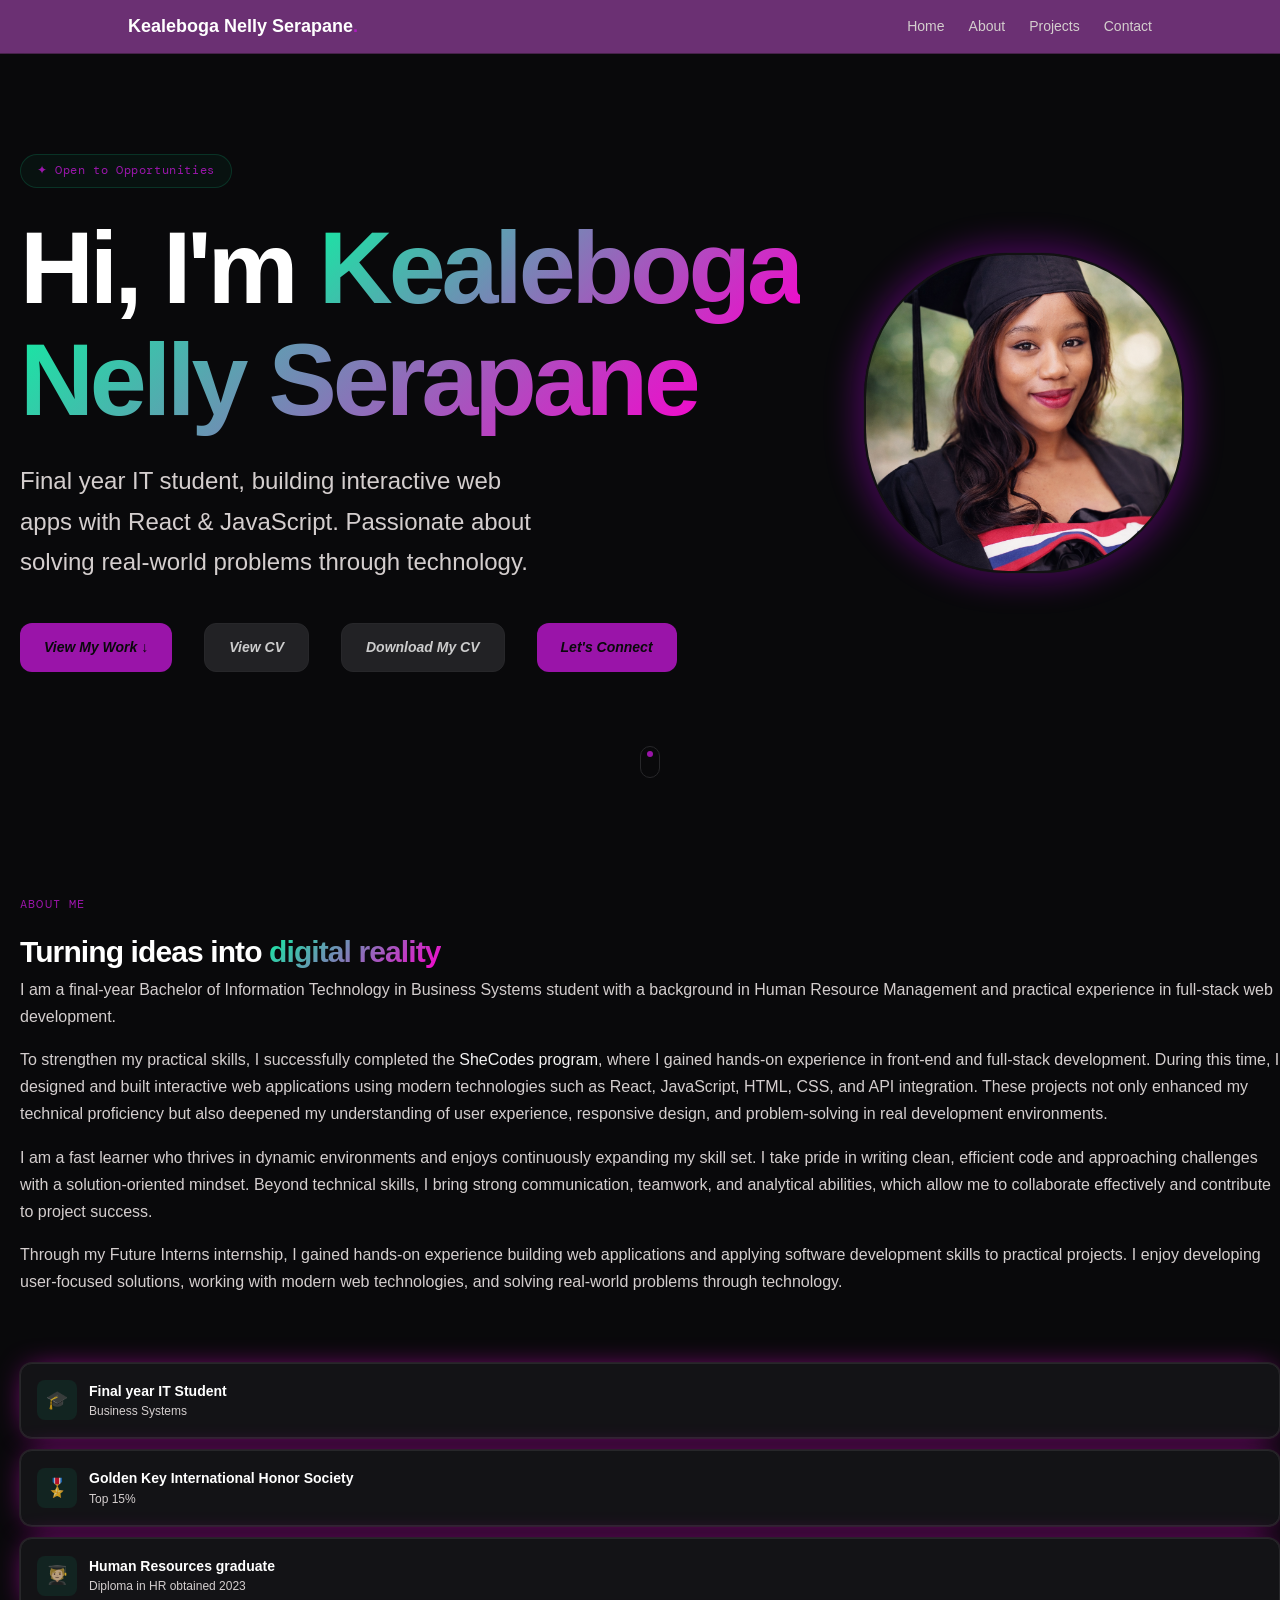
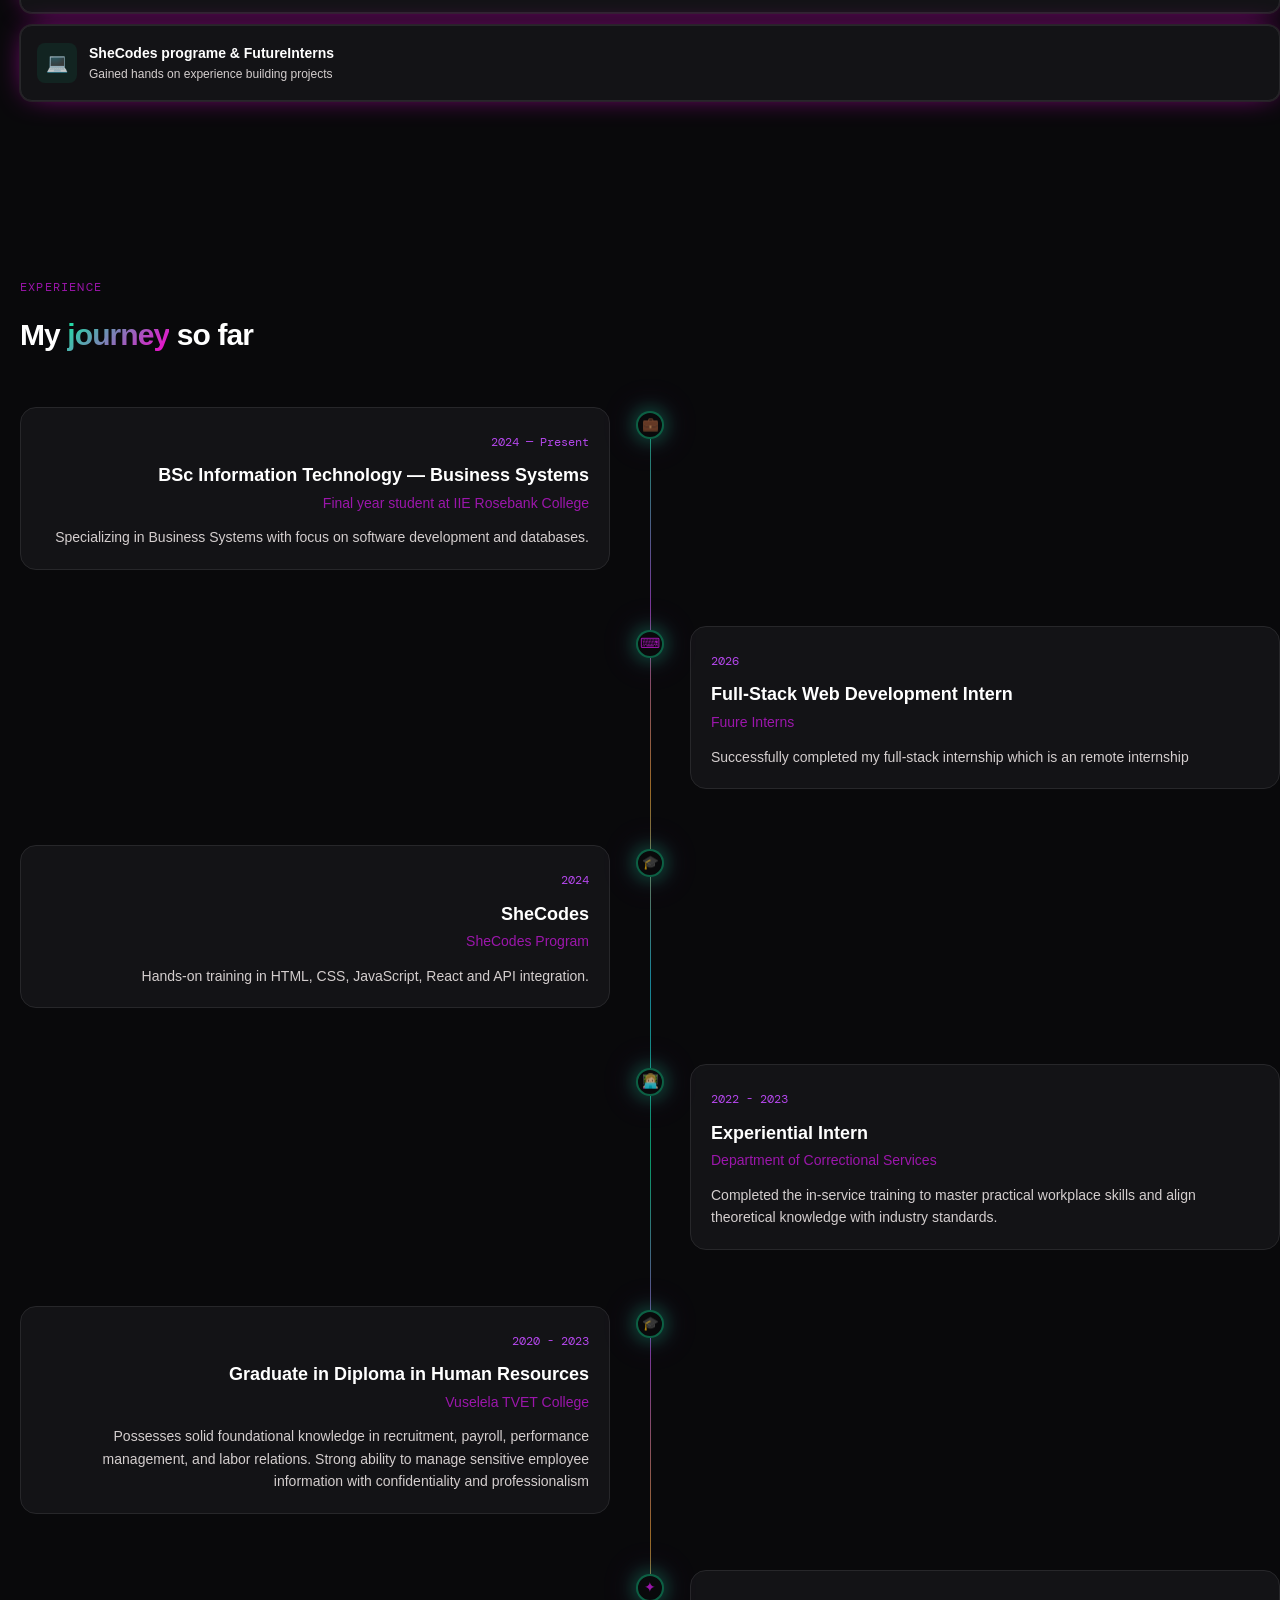
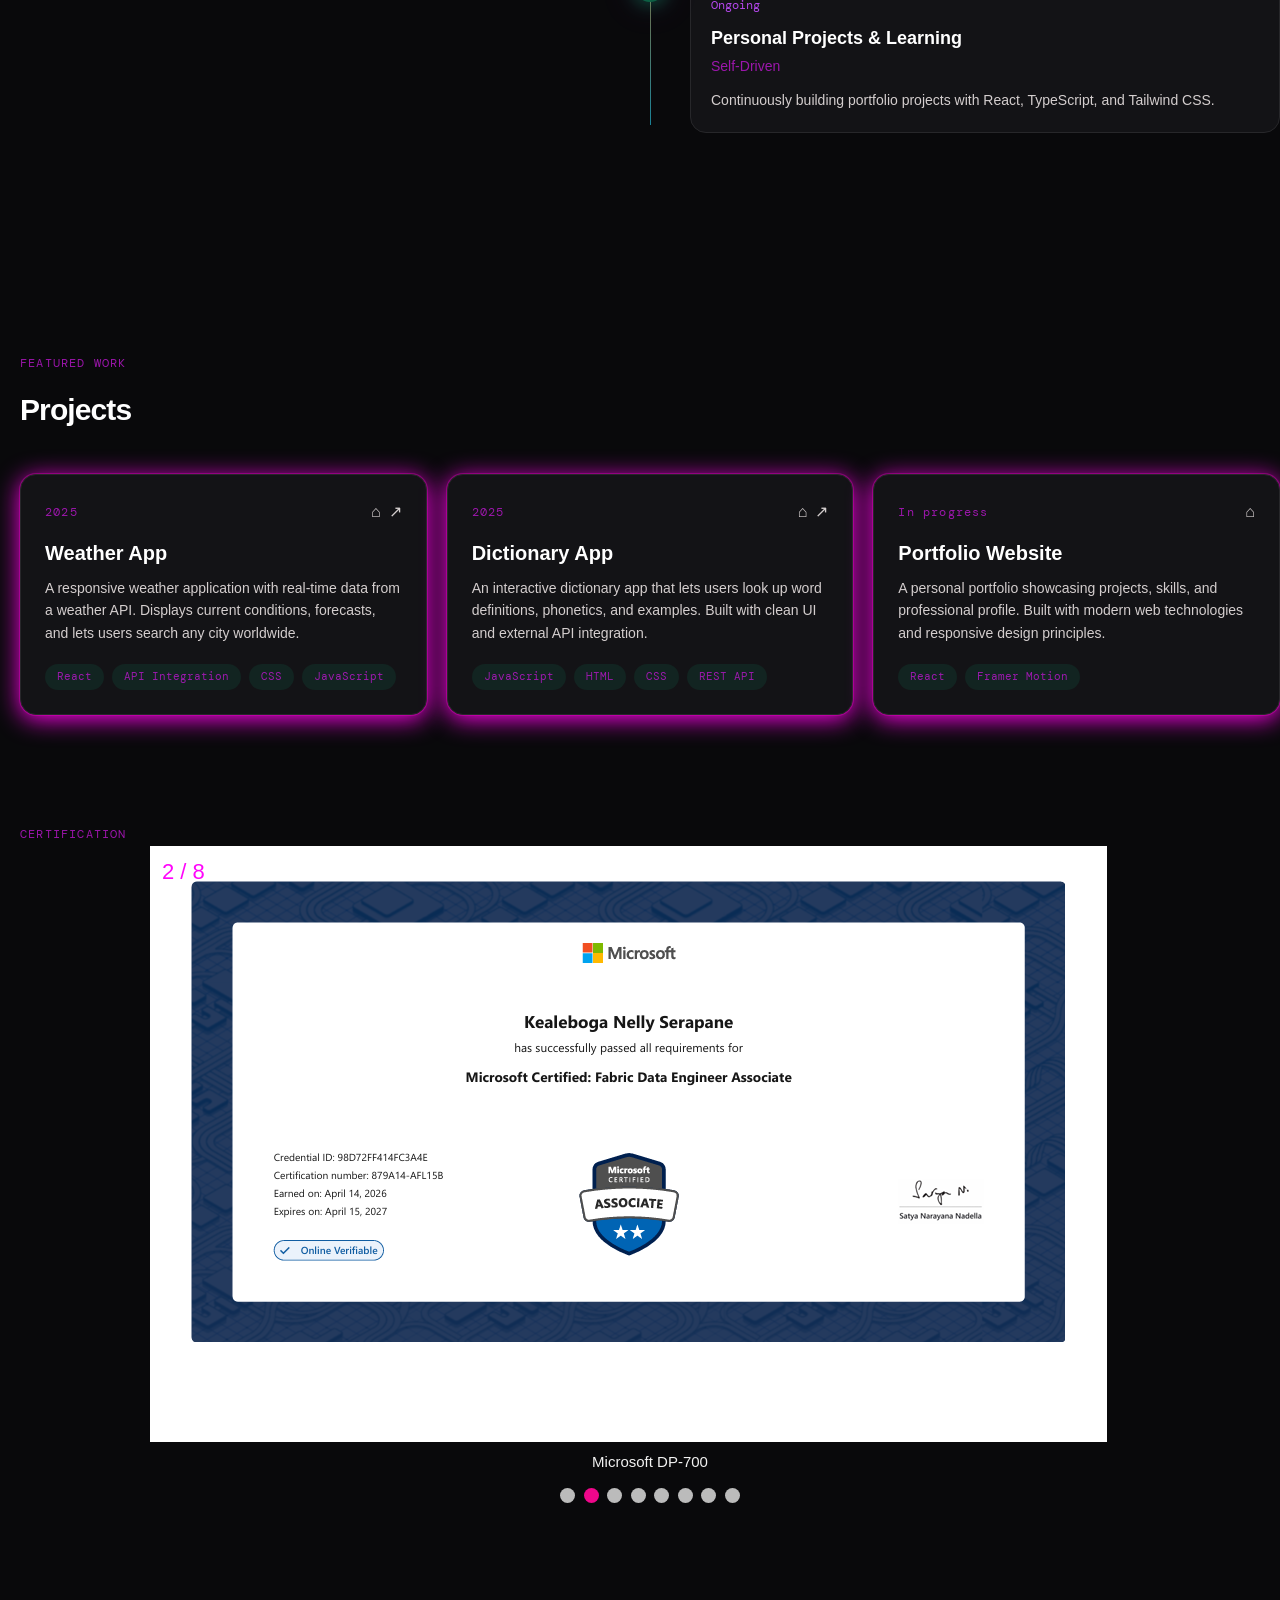
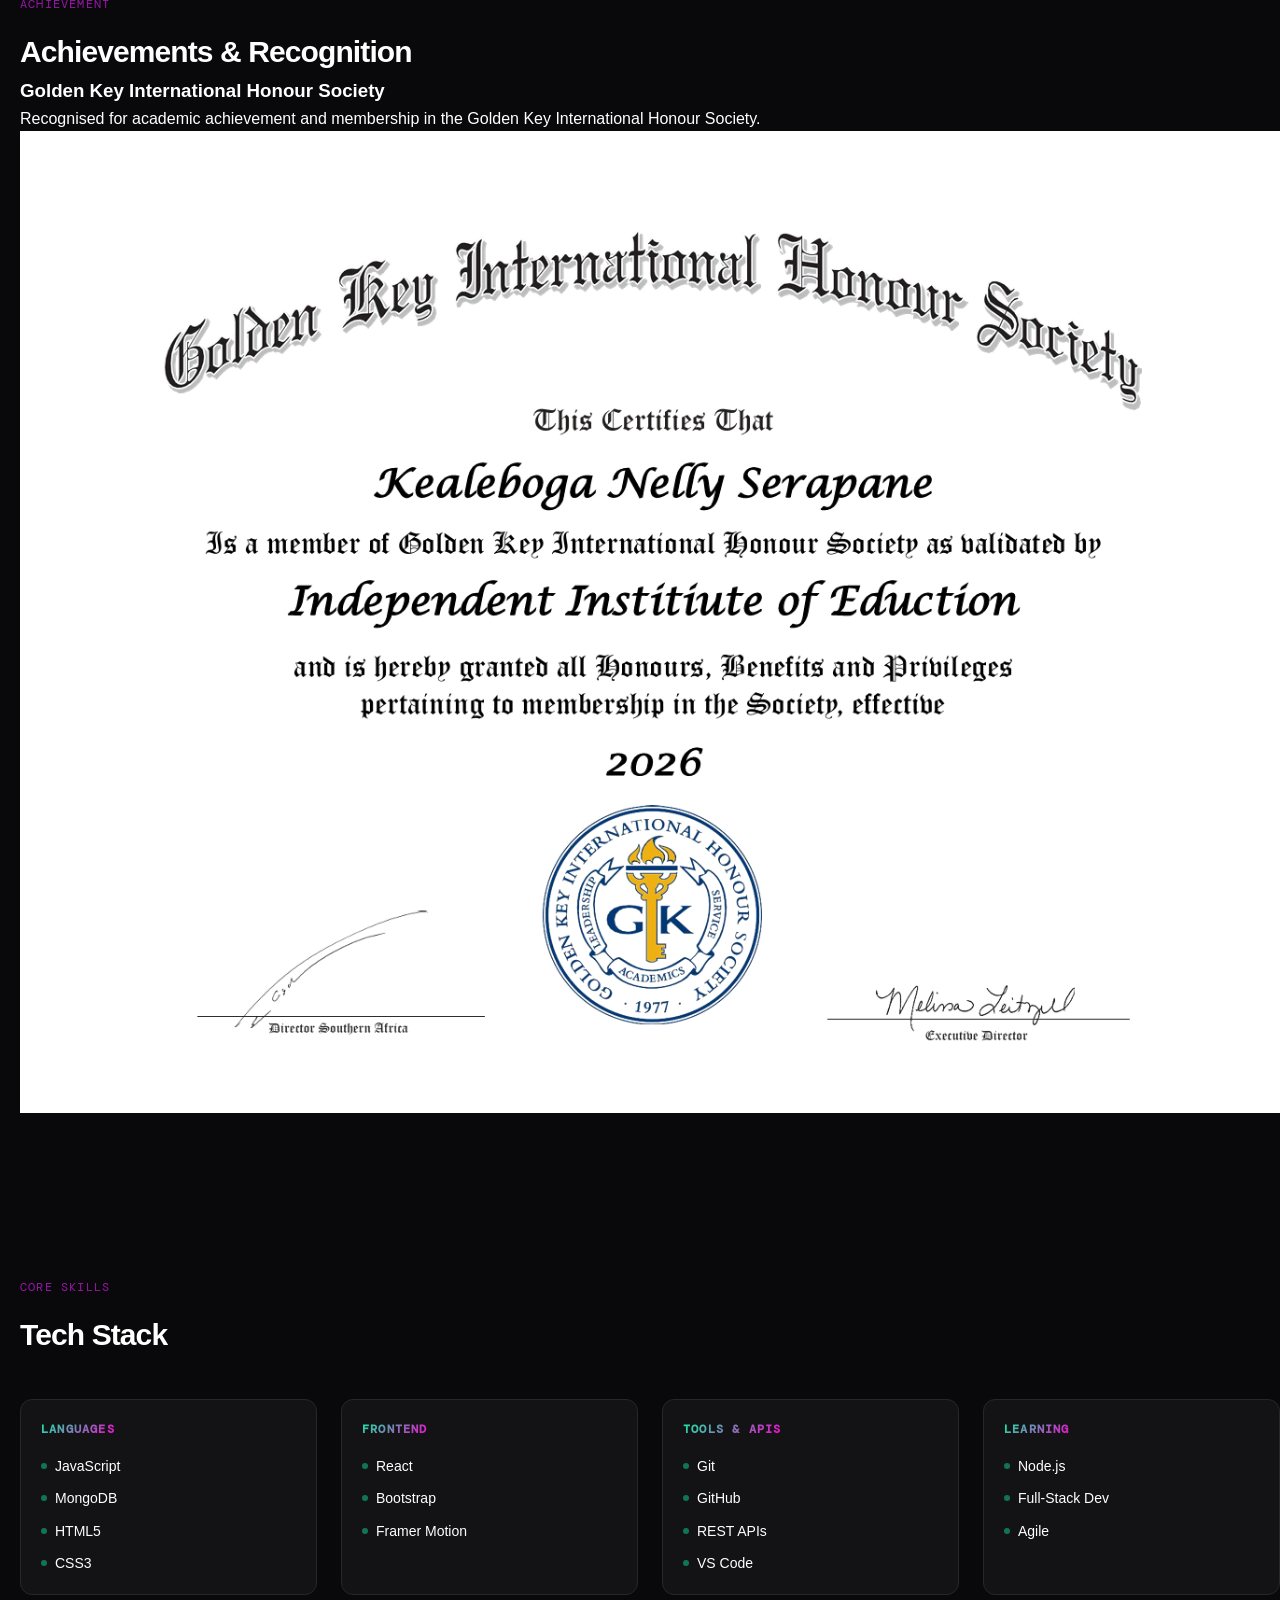
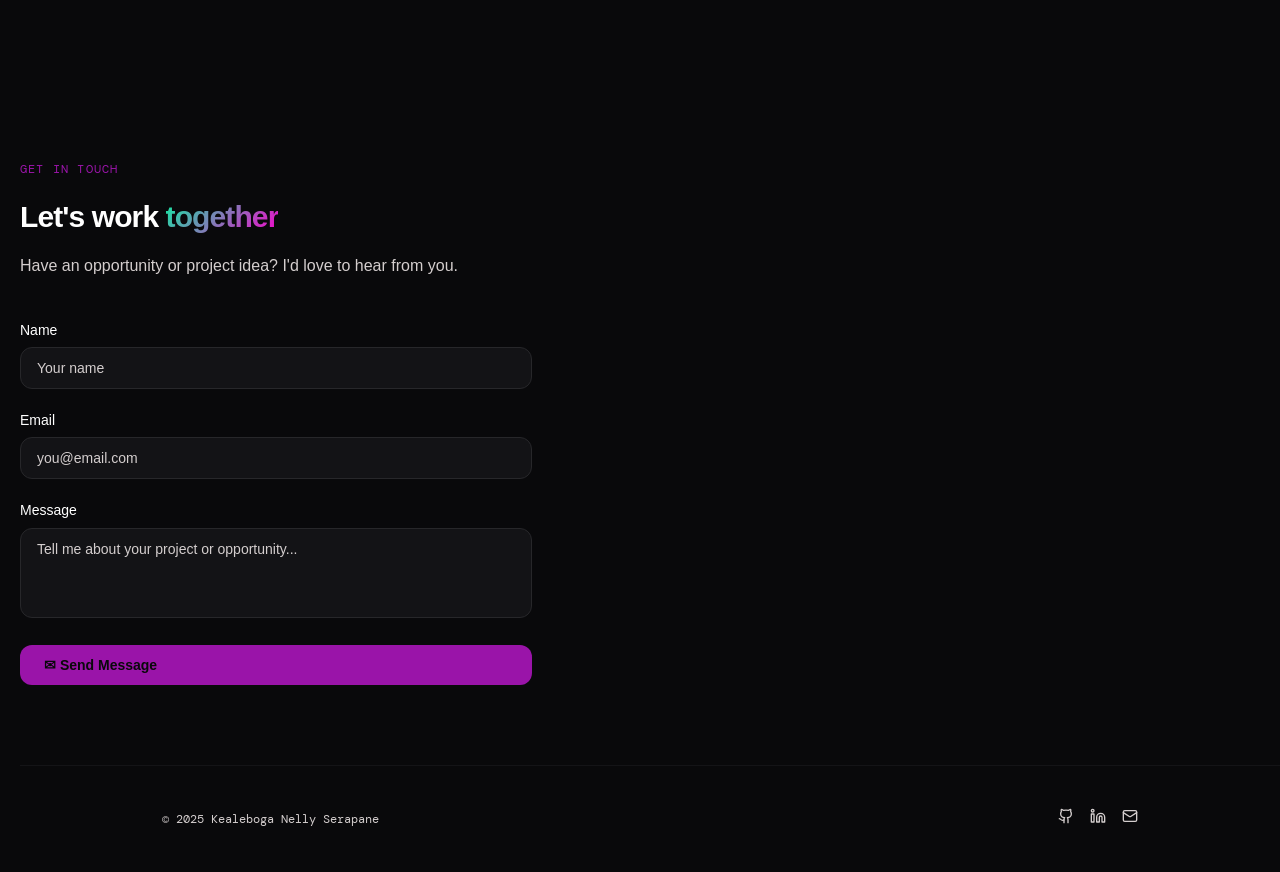
==== commit d5d59001: "Making portfolio responsive" ====
--- a/index.html
+++ b/index.html
@@ -31,6 +31,15 @@
     <nav>
       <div class="container inner">
         <a href="#" class="logo">Kealeboga Nelly Serapane<span>.</span></a>
+        
+        <button class="menu-toggle" id="menuToggle"
+      type="button" aria-label="Open navigation menu"
+      aria-expanded="false" aria-controls="navLinks">
+      <span></span>
+      <span></span>
+      <span></span>
+    </button>
+
         <div class="links">
           <a href="#">Home</a>
           <a href="#about">About</a>
@@ -64,7 +73,19 @@
 
         <div class="cta-group">
           <a href="#projects" class="btn-primary">View My Work ↓</a>
-          <a href="#contact" class="btn-secondary">Let's Connect</a>
+          <a
+  href="/CV/CV kealeboga-nelly-serapane.pdf" class="btn-secondary"
+  target="_blank"
+  rel="noreferrer">
+  View CV
+</a>
+          <a
+  href="/CV/CV kealeboga-nelly-serapane.pdf" class="btn-secondary"
+  download="kealeboga-nelly-serapane-CV.pdf"
+  className="download-cv">
+  Download My CV
+</a>
+          <a href="#contact" class="btn-primary">Let's Connect</a>
         </div>
         </div>
         
@@ -73,7 +94,7 @@
             <img src="image/Nelly's graduation photo.png" alt="My profile picture" />
           </div>
         </div>
-
+      
         <div class="scroll-indicator">
           <div class="scroll-dot"><span></span></div>
         </div>
@@ -88,9 +109,7 @@
 
         <div>
           <div class="about-text">
-            <p>I am a final-year Information Technology student specializing in Business Systems, with a strong passion for developing technology-driven solutions that address real-world challenges.
-               I also graduated with a Diploma In Human Resources Mnagaement in 2023.
-            I am particularly interested in building scalable, user-focused applications that create meaningful impact and improve everyday processes.</p>
+            <p>I am a final-year Bachelor of Information Technology in Business Systems student with a background in Human Resource Management and practical experience in full-stack web development.</p>
 
             <p>To strengthen my practical skills, I successfully completed the <span class="highlight">SheCodes program</span>, where I gained hands-on experience in front-end and full-stack development. 
                 During this time, I designed and built interactive web applications using modern technologies such as React, JavaScript, HTML, CSS, and API integration. 
@@ -99,8 +118,7 @@
             <p>I am a fast learner who thrives in dynamic environments and enjoys continuously expanding my skill set. I take pride in writing clean, efficient code and approaching challenges with a solution-oriented mindset. 
               Beyond technical skills, I bring strong communication, teamwork, and analytical abilities, which allow me to collaborate effectively and contribute to project success.</p>
 
-            <p>Currently, I am in the application process for a <span class="highlight">Full-Stack Web Development internship with Future Interns</span>. I am eager for the opportunity to apply my knowledge in a professional setting, gain industry experience, and contribute to impactful projects while continuing to grow as a developer.
-            I am excited to begin my career in software development, where I can combine my technical skills, creativity, and passion for innovation to build solutions that make a difference.</p>
+            <p>Through my Future Interns internship, I gained hands-on experience building web applications and applying software development skills to practical projects. I enjoy developing user-focused solutions, working with modern web technologies, and solving real-world problems through technology.</p>
             </br>
             </br>
 
@@ -112,6 +130,13 @@
               <div>
                 <div class="highlight-label">Final year IT Student</div>
                 <div class="highlight-detail">Business Systems</div>
+              </div>
+            </div>
+            <div class="highlight-card glow-border">
+              <div class="highlight-icon">🎖️</div>
+              <div>
+                <div class="highlight-label">Golden Key International Honor Society</div>
+                <div class="highlight-detail">Top 15%</div>
               </div>
             </div>
             <div class="highlight-card glow-border">
@@ -309,50 +334,55 @@
       </section>
       <br/>
 
+  <!-- Certification -->
+   <span class="section-label mono">Certification</span>
+   
+
       <div class="slideshow-container">
-<div class="mySlides fade">
-  <div class="numbertext">1 / 9</div>
+        
+<div class="mySlides fade">
+  <div class="numbertext">1 / 8</div>
   <img src="image/certificate/DP600.png"  >
   <div class="text">Microsoft DP-600</div>
 </div>
 
 <div class="mySlides fade">
-  <div class="numbertext">2 / 9</div>
+  <div class="numbertext">2 / 8</div>
   <img src="image/certificate/DP700.png"  >
   <div class="text">Microsoft DP-700</div>
 </div>
 
 <div class="mySlides fade">
-  <div class="numbertext">3 / 9</div>
+  <div class="numbertext">3 / 8</div>
   <img src="image/certificate/Introduction to AI.png"  >
   <div class="text">Introduction to AI</div>
 </div>
 
 <div class="mySlides fade">
-  <div class="numbertext">4 / 9</div>
+  <div class="numbertext">4 / 8</div>
   <img src="image/certificate/Introduction to coding.png"  >
   <div class="text">Introduction to coding</div>
 </div>
 
 
 <div class="mySlides fade">
-  <div class="numbertext">5 / 9</div>
+  <div class="numbertext">5 / 8</div>
   <img src="image/certificate/Web Development.png"  >
   <div class="text">Web development</div>
 </div>
 
 <div class="mySlides fade">
-  <div class="numbertext">6 / 9</div>
+  <div class="numbertext">6 / 8</div>
   <img src="image/certificate/Advanced web development.png"  >
   <div class="text">Advanced web development</div>
 </div>
 <div class="mySlides fade">
-  <div class="numbertext">7 / 9</div>
+  <div class="numbertext">7 / 8</div>
   <img src="image/certificate/React Development.png"  >
   <div class="text">React development</div>
 </div>
 <div class="mySlides fade">
-  <div class="numbertext">8 / 9</div>
+  <div class="numbertext">8 / 8</div>
   <img src="image/certificate/Responsive Web Development.png"  >
   <div class="text">Responsive Web Development</div>
 </div>
@@ -368,12 +398,33 @@
   <span class="dot"></span> 
   <span class="dot"></span> 
   <span class="dot"></span> 
-  <span class="dot"></span> 
-
-
-
-</div>
-</div>
+   
+
+
+
+</div>
+</div>
+
+<section id="achievements" class="fade-in">
+  <span class="section-label mono">Achievement</span>
+        <h2 class="section-title">Achievements & Recognition</h2>
+  
+  <article className="achievement-card">
+    <h3>Golden Key International Honour Society</h3>
+
+    <p>
+      Recognised for academic achievement and
+      membership in the Golden Key International
+      Honour Society.
+    </p>
+
+    <img
+      src="image/certificate/Golden Key.png"
+      alt="Golden Key certificate"
+    />
+  </article>
+</section>
+
       <!-- Tech Stack -->
       <section class="fade-in">
         <span class="section-label mono">Core Skills</span>
--- a/style.css
+++ b/style.css
@@ -35,8 +35,9 @@
   -webkit-font-smoothing: antialiased;
   line-height: 1.6;
   scroll-behavior: smooth;
-  margin-left: 18px;
+  margin-left: 10px;
   padding-left: 10px;
+  overflow-x: hidden;
 }
 
 a {
@@ -112,6 +113,49 @@
 nav .links a:hover {
   color: var(--hover);
 }
+/* ── Responsive Navigation ── */
+.menu-toggle {
+  display: none;
+  background: transparent;
+  border: 1px solid var(--border);
+  border-radius: 0.5rem;
+  padding: 0.5rem;
+  cursor: pointer;
+}
+
+.menu-toggle span {
+  display: block;
+  width: 1.5rem;
+  height: 2px;
+  margin: 5px 0;
+  background: var(--fg);
+}
+@media (max-width: 768px) {
+  nav .inner {
+    flex-wrap: wrap;
+  }
+
+  .menu-toggle {
+    display: block;
+  }
+
+  nav .links {
+    display: none;
+    flex-direction: column;
+    gap: 0;
+    width: 100%;
+    padding-top: 1rem;
+  }
+
+  nav .links a {
+    display: block;
+    padding: 0.75rem 0;
+  }
+
+  nav .links.open {
+    display: flex;
+  }
+}
 
 /* ── Sections ── */
 section {
@@ -190,7 +234,7 @@
   line-height: 1.1;
   letter-spacing: -0.04em;
   text-wrap: balance;
-  font-size: 120px;
+  font-size: clamp(5.5rem, 8vw, 8.5rem);
 }
 .hero .subtitle {
   margin-top: 1.5rem;
@@ -586,8 +630,9 @@
   display: none;
 }
 img {
+  max-width: 100%;
+  height: auto;
   vertical-align: middle;
-  height: 500px;
 }
 
 /* Slideshow container */
